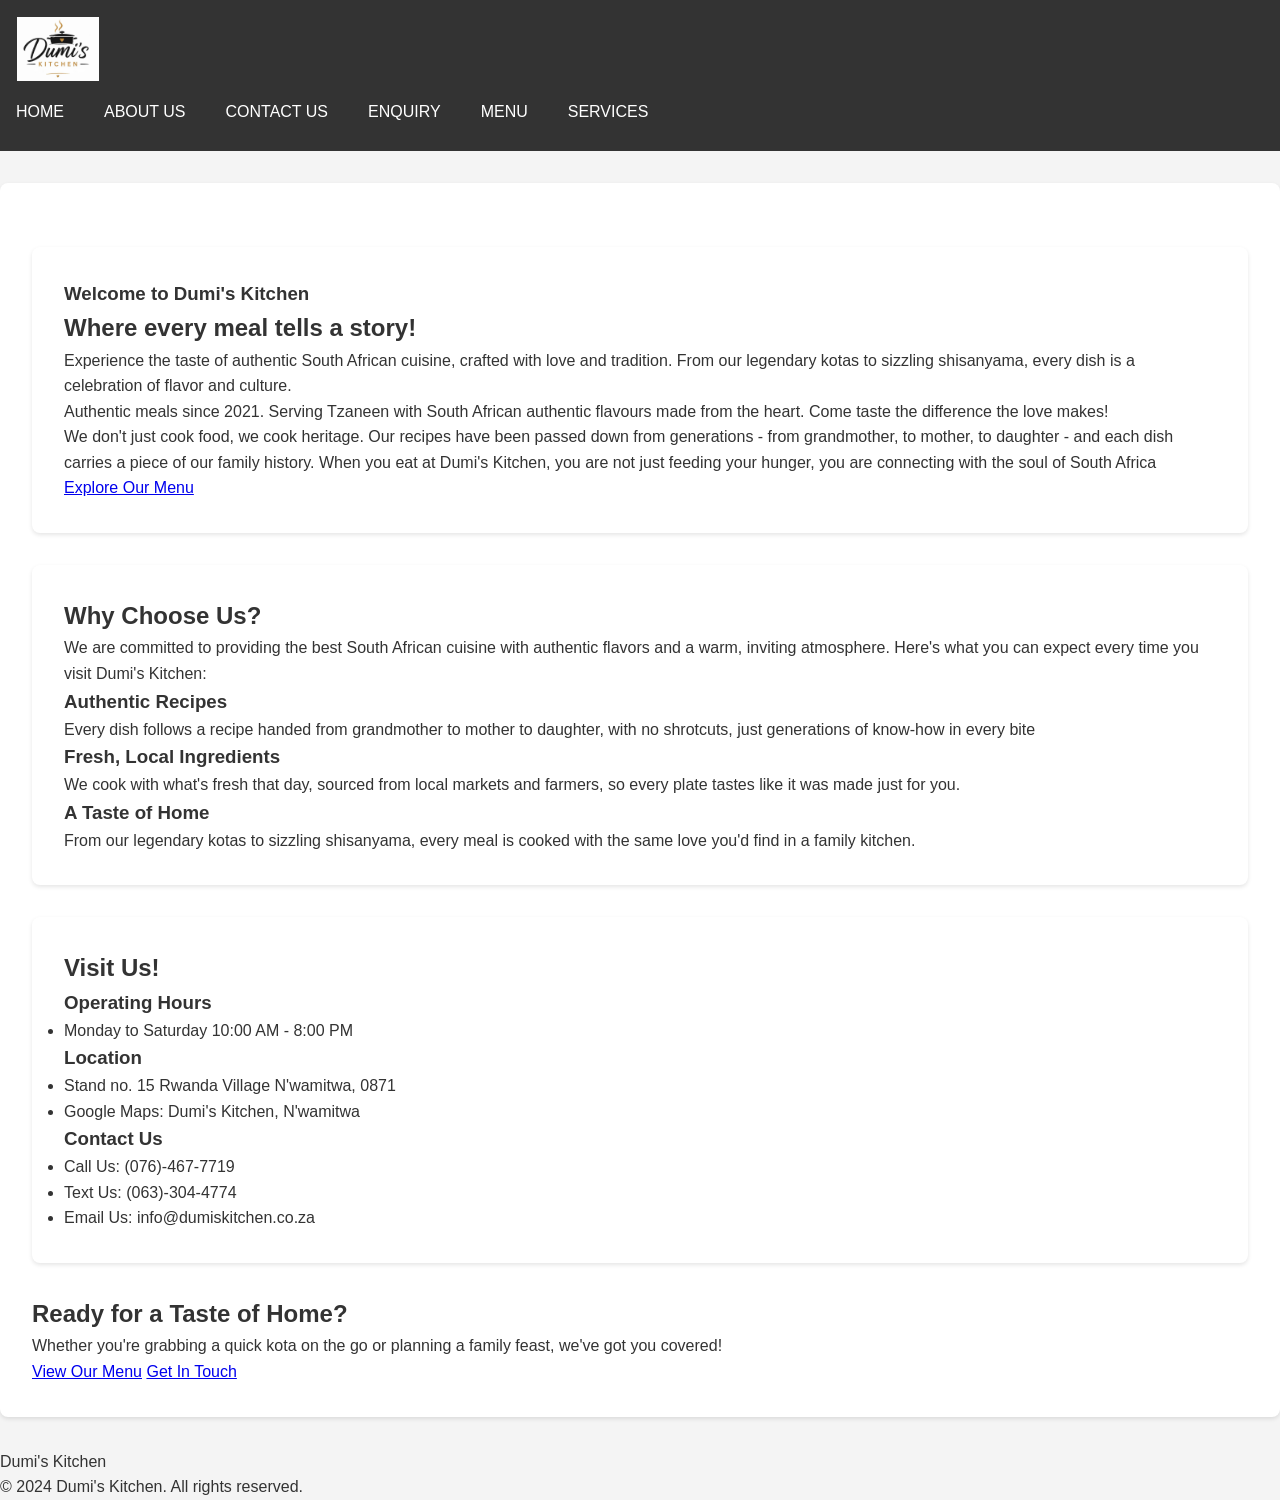
==== index.html @ c1eae3aa "Update index.html" ====
<!DOCTYPE html>
<html lang="en">
<head>
    <meta charset="UTF-8">
    <meta name="viewport" content="width=device-width, initial-scale=1.0">
    <title>Dumi's Kitchen | Home</title>

    <!--CSS Stylesheet-->
    <link rel="stylesheet" href="./assets/css/styles.css">
</head>
<body>

    <!--Header section-->
    <header class="site-header">
        <div class="header-inner">
            
        <!--Logo-->
        <div class="logo">
            <a href="./index.html">
                <img src="./assets/images/Logo.jpeg" alt="Dumi's Kitchen Logo" width="10%" height="10%">
            </a>
        </div>
        
         <!--Navigation links-->
         <nav class="main-navigation">
            <a href="./index.html" class="active" aria-current="page">HOME</a>
            <a href="./pages/about-us.html">ABOUT US</a>
            <a href="./pages/contact-us.html">CONTACT US</a>
            <a href="./pages/enquiry.html">ENQUIRY</a>
            <a href="./pages/menu.html">MENU</a>
            <a href="./pages/services.html">SERVICES</a>
         </nav>
         </div>
    </header>

    

    <!--Main section-->

    <main>
        <section> 
          <!--Welcome message-->

            <section class="hero">
                <h1>Welcome to Dumi's Kitchen</h1>
                <h2>Where every meal tells a story!</h2>
                <p>Experience the taste of authentic South African cuisine, crafted with love and tradition. From our legendary kotas to sizzling shisanyama, every dish is a celebration of flavor and culture.</p>

            <p>
               Authentic meals since 2021.
                Serving Tzaneen with South African authentic flavours made from the heart. Come taste the difference the love makes!
            </p>

            <p>
                We don't just cook food, we cook heritage. Our recipes have been passed down from generations - from grandmother,
                to mother, to daughter - and each dish carries a piece of our family history. When you eat at Dumi's Kitchen, you are not
                just feeding your hunger, you are connecting with the soul of South Africa
            </p>

            <a href="./pages/menu.html" class="btn btn-primary">Explore Our Menu</a>
            </section>

            <div class="container">
                <!--Why choose us-->
                <section class="section">
                    <h2 class="section-title">Why Choose Us?</h2>
                    <p class="intro-text">We are committed to providing the best South African cuisine with authentic flavors and a warm, inviting atmosphere.
                        Here's what you can expect every time you visit Dumi's Kitchen:
                    </p>

                    <div class="card-grid">
                        <div class="card">
                            <h3>Authentic Recipes</h3>
                            <p>Every dish follows a recipe handed from grandmother to mother to daughter, with no shrotcuts, just generations of know-how in every bite</p>
                    </div>

                    <div class="card">
                        <h3>Fresh, Local Ingredients</h3>
                            <p>We cook with what's fresh that day, sourced from local markets and farmers, so every plate tastes like it was made just for you.</p>
                    </div>

                    <div class="card">
                        <h3>A Taste of Home</h3>
                            <p>From our legendary kotas to sizzling shisanyama, every meal is cooked with the same love you'd find in a family kitchen.</p>
                    </div>
            </div>
            </section>


            <!-- Web summary-->
            <section class="section">
                <h2 class="section-title">Visit Us!</h2>

                <div class="card-grid">
                    <!--Operating Hours-->

                    <h3>Operating Hours</h3>
                    <ul>
                        <li>Monday to Saturday 10:00 AM - 8:00 PM</li>
                    </ul>
                </div>

                <!--Location details-->
                <div class="card">
                    <h3>Location</h3>
                    <ul>
                        <li>Stand no. 15 Rwanda Village N'wamitwa, 0871</li>
                        <li>Google Maps: Dumi's Kitchen, N'wamitwa</li>
                    </ul>
                </div>

                <!--Contact details-->
                <div class="card">
                    <h3>Contact Us</h3>
                    <ul>
                        <li>Call Us: (076)-467-7719</li>
                        <li>Text Us: (063)-304-4774</li>
                        <li>Email Us: info@dumiskitchen.co.za</li>
                    </ul>
                </div>

            </section>
           
            <!--Closing call to action-->
            <div class="cta-box">
                <h2>Ready for a Taste of Home?</h2>
                <p>Whether you're grabbing a quick kota on the go or planning a family feast, we've got you covered!</p>
                <div class="btn-group">
                    <a href="./pages/menu.html" class="btn btn-mustard">View Our Menu</a>
                    <a href="./pages/contact-us.html" class="btn btn-primary">Get In Touch</a>
                </div>
            </div>

        </section>
    </main>

    <!--Footer Section-->
    <footer class="site-footer">
        <div class="footer-inner">
            <p class="footer-brand">Dumi's Kitchen</p>
            
            <p>&copy; 2024 Dumi's Kitchen. All rights reserved.</p>
        </div>
    </footer>
</body>
</html>
---- assets/css/styles.css ----
*{
    margin: 0;
    padding: 0;
}

html {
    scroll-behavior: smooth;
}

/* 1. body */
body {
    font-family:Arial, Helvetica, sans-serif;
    background-color: #f4f4f4;
    color: #333;
    line-height: 1.6;
}

/* 2. header / navigation bar */ 
header {
    background-color: #333;
    color: #fff;
    padding: 1rem 0;
    display: flex;
    align-items: center;
    top: 0%;
    border: 1px solid #333;
    z-index: 1000;
}

.logo {
    margin-left: 1rem;
}

.main-navigation {
    gap: 10px;
    display: flex;
}

.main-navigation a {
    color: white;
    font-size: 16px;
    padding: 10px 15px;
    text-decoration: none;
    border-radius: 6px;
}

.main-navigation a:hover {
    background-color: #555;
    color: white;
}

section {
    padding: 2rem;
    margin: 2rem 0;
    background-color: #fff;
    border-radius: 8px;
    box-shadow: 0 2px 4px rgba(0, 0, 0, 0.1);
}
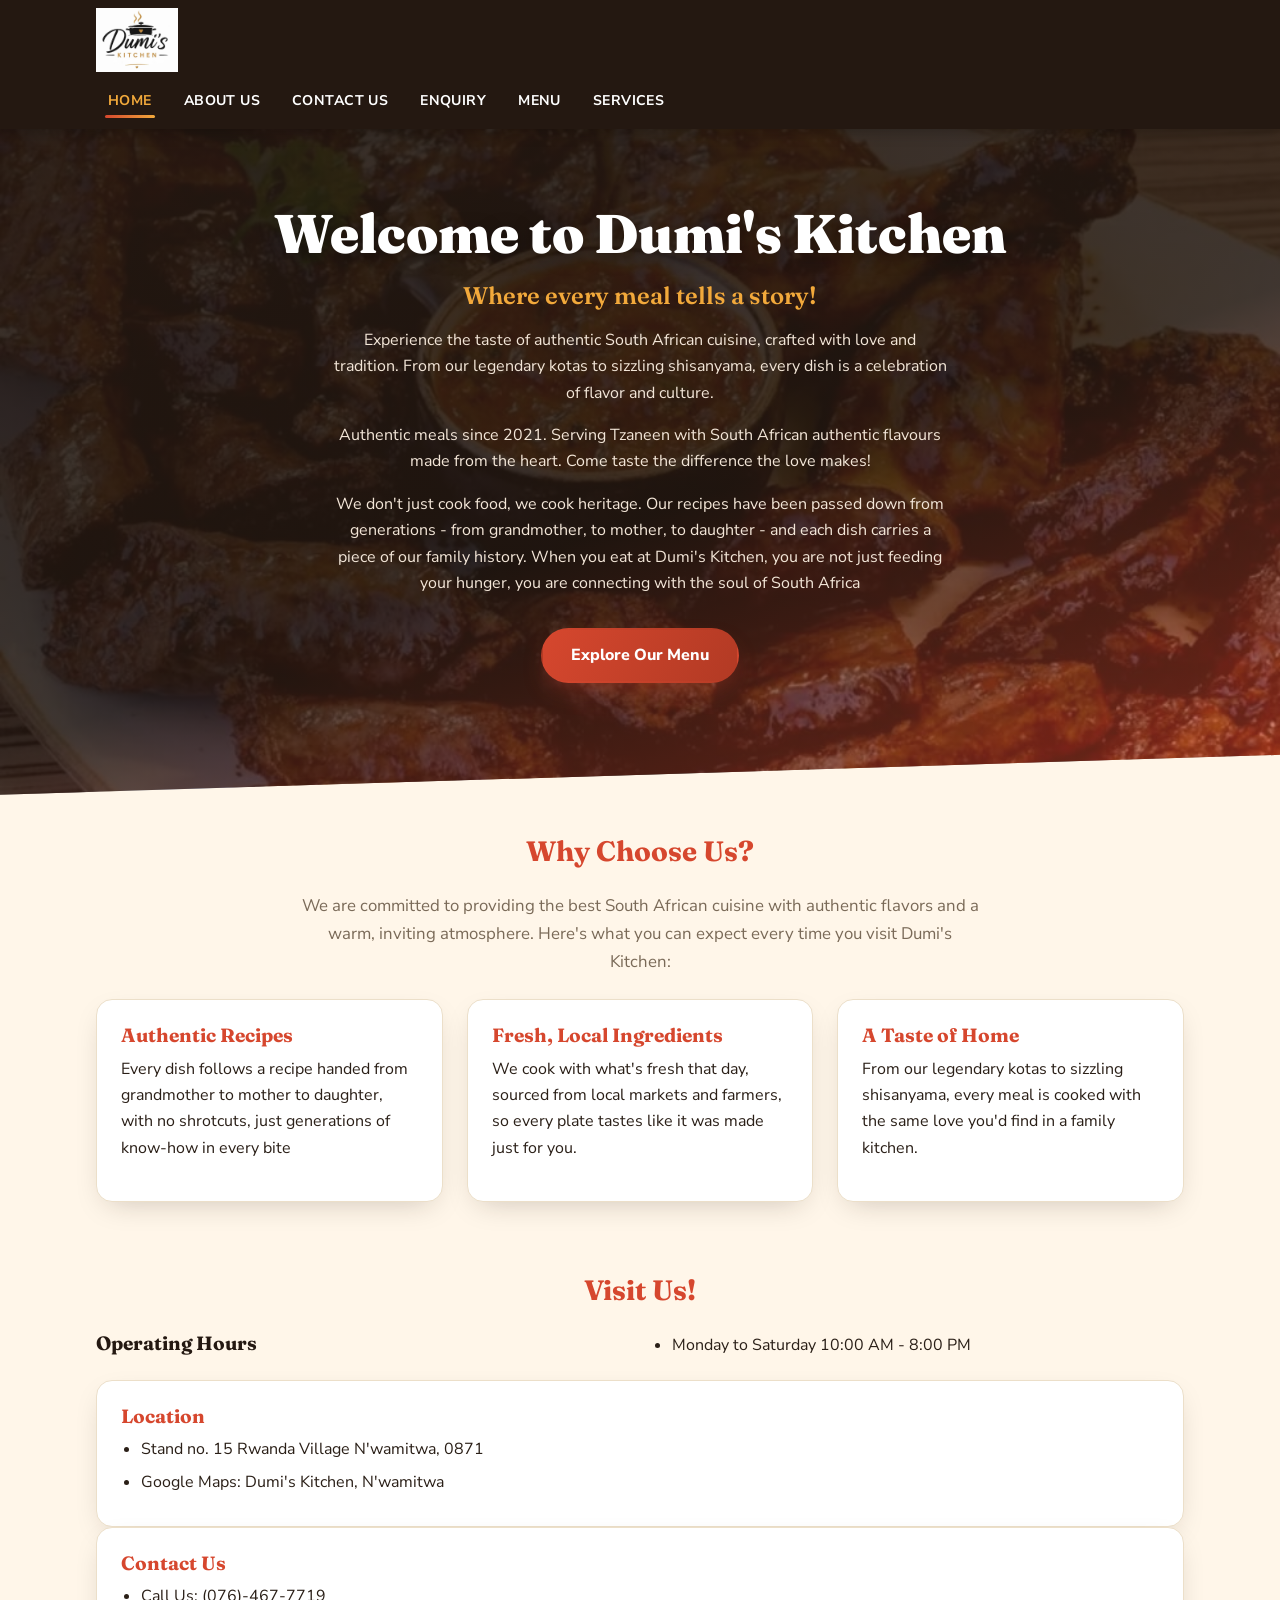
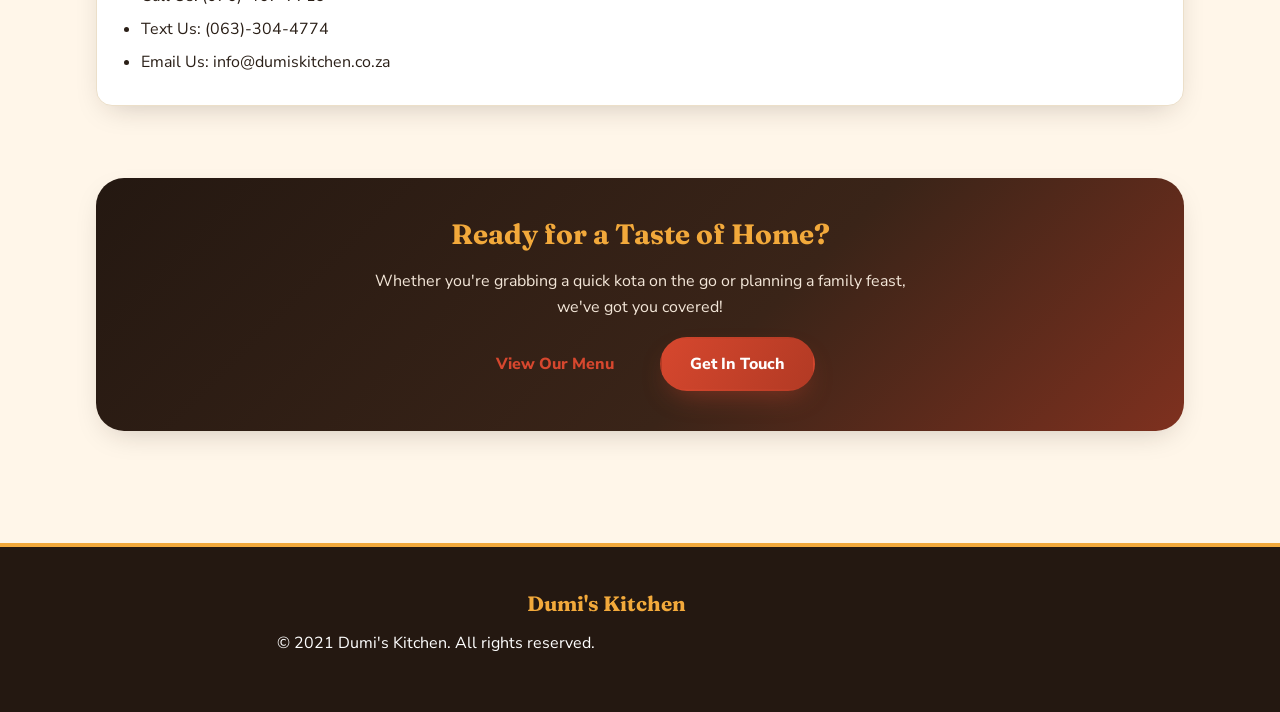
==== commit e37ba86a: "Update index.html" ====
--- a/index.html
+++ b/index.html
@@ -139,7 +139,7 @@
         <div class="footer-inner">
             <p class="footer-brand">Dumi's Kitchen</p>
             
-            <p>&copy; 2024 Dumi's Kitchen. All rights reserved.</p>
+            <p>&copy; 2021 Dumi's Kitchen. All rights reserved.</p>
         </div>
     </footer>
 </body>
--- a/assets/css/styles.css
+++ b/assets/css/styles.css
@@ -1,58 +1,720 @@
-*{
-    margin: 0;
-    padding: 0;
+
+/* ==========================================================================
+   Dumi's Kitchen — Stylesheet
+   A vibrant shisanyama & kota spot: fire-red coals, golden mustard pap,
+   a hint of fresh green, all on a warm cream backdrop.
+   ========================================================================== */
+
+/* ---- Fonts: a characterful display serif paired with a friendly sans ---- */
+@import url('https://fonts.googleapis.com/css2?family=Fraunces:opsz,wght@9..144,400;9..144,600;9..144,700;9..144,900&family=Nunito+Sans:wght@400;600;700;800&display=swap');
+
+/* ---- Design tokens ---- */
+:root {
+  /* Palette */
+  --color-charcoal: #241811;
+  --color-charcoal-soft: #3a2418;
+  --color-fire: #d6472e;
+  --color-fire-dark: #b23a24;
+  --color-gold: #f2a93b;
+  --color-gold-dark: #d6912a;
+  --color-forest: #5b7b4f;
+  --color-cream: #fff6e9;
+  --color-white: #ffffff;
+
+  /* Text & neutrals */
+  --color-text: #2a1f17;
+  --color-text-muted: #7a6a58;
+  --color-border: #ecdfc9;
+
+  /* Type */
+  --font-display: 'Fraunces', Georgia, serif;
+  --font-body: 'Nunito Sans', Arial, sans-serif;
+
+  /* Spacing scale */
+  --space-1: 0.5rem;
+  --space-2: 1rem;
+  --space-3: 1.5rem;
+  --space-4: 2.5rem;
+  --space-5: 4.5rem;
+
+  /* Layout */
+  --max-width: 1120px;
+  --radius-sm: 8px;
+  --radius-md: 16px;
+  --radius-lg: 28px;
+  --shadow-soft: 0 10px 30px -12px rgba(36, 24, 17, 0.25);
+  --shadow-fire: 0 12px 28px -10px rgba(214, 71, 46, 0.45);
+  --transition-fast: 0.2s ease;
+  --transition-med: 0.35s cubic-bezier(0.22, 1, 0.36, 1);
+}
+
+/* ---- Reset & base ---- */
+* {
+  box-sizing: border-box;
 }
 
 html {
-    scroll-behavior: smooth;
-}
-
-/* 1. body */
+  scroll-behavior: smooth;
+}
+
 body {
-    font-family:Arial, Helvetica, sans-serif;
-    background-color: #f4f4f4;
-    color: #333;
-    line-height: 1.6;
-}
-
-/* 2. header / navigation bar */ 
-header {
-    background-color: #333;
-    color: #fff;
-    padding: 1rem 0;
-    display: flex;
-    align-items: center;
-    top: 0%;
-    border: 1px solid #333;
-    z-index: 1000;
+  margin: 0;
+  font-family: var(--font-body);
+  color: var(--color-text);
+  background-color: var(--color-cream);
+  line-height: 1.65;
+}
+
+img {
+  max-width: 100%;
+  height: auto;
+  display: block;
+}
+
+h1, h2, h3, h4 {
+  font-family: var(--font-display);
+  color: var(--color-charcoal);
+  line-height: 1.2;
+  margin: 0 0 var(--space-2);
+}
+
+h1 { font-size: clamp(2.1rem, 5vw, 3.4rem); font-weight: 900; }
+h2 { font-size: clamp(1.35rem, 2.8vw, 1.75rem); font-weight: 700; color: var(--color-fire); }
+h3 { font-size: 1.2rem; font-weight: 700; }
+
+p {
+  margin: 0 0 var(--space-2);
+  max-width: 68ch;
+}
+
+ul {
+  margin: 0 0 var(--space-2);
+  padding-left: 1.25rem;
+}
+
+li {
+  margin-bottom: 0.4rem;
+}
+
+a {
+  color: var(--color-fire);
+  text-decoration: none;
+  transition: color var(--transition-fast);
+}
+
+a:hover,
+a:focus-visible {
+  color: var(--color-fire-dark);
+}
+
+hr {
+  border: none;
+  border-top: 1px solid var(--color-border);
+  margin: var(--space-3) 0;
+}
+
+::selection {
+  background-color: var(--color-gold);
+  color: var(--color-charcoal);
+}
+
+/* Visible, on-brand focus state for keyboard users */
+a:focus-visible,
+button:focus-visible,
+input:focus-visible,
+select:focus-visible,
+textarea:focus-visible {
+  outline: 3px solid var(--color-gold);
+  outline-offset: 2px;
+  border-radius: var(--radius-sm);
+}
+
+/* ---- Utility classes ---- */
+.container {
+  max-width: var(--max-width);
+  margin: 0 auto;
+  padding: var(--space-4) var(--space-2);
+}
+
+.text-center { text-align: center; }
+.text-left { text-align: left; }
+
+.eyebrow {
+  display: inline-block;
+  font-family: var(--font-body);
+  font-weight: 800;
+  font-size: 0.78rem;
+  letter-spacing: 0.14em;
+  color: var(--color-gold);
+  margin-bottom: var(--space-1);
+}
+
+.section-title {
+  text-align: center;
+  margin-bottom: var(--space-3);
+}
+
+.section {
+  margin-bottom: var(--space-5);
+}
+
+.lead {
+  text-align: center;
+  max-width: 60ch;
+  margin-left: auto;
+  margin-right: auto;
+  color: var(--color-text-muted);
+}
+
+.intro-text {
+  max-width: 68ch;
+  margin: 0 auto var(--space-3);
+  text-align: center;
+  color: var(--color-text-muted);
+  font-size: 1.05rem;
+}
+
+.section-blurb {
+  max-width: 60ch;
+  margin: 0 auto var(--space-3);
+  text-align: center;
+  color: var(--color-text-muted);
+}
+
+/* Decorative squiggle divider used between sections */
+.divider {
+  width: 64px;
+  height: 4px;
+  margin: 0 auto var(--space-3);
+  background: linear-gradient(90deg, var(--color-fire), var(--color-gold));
+  border-radius: 999px;
+}
+
+/* ==========================================================================
+   Header & navigation
+   ========================================================================== */
+.site-header {
+  background-color: var(--color-charcoal);
+  position: sticky;
+  top: 0;
+  z-index: 50;
+  box-shadow: 0 2px 14px rgba(0, 0, 0, 0.28);
+}
+
+.header-inner {
+  max-width: var(--max-width);
+  margin: 0 auto;
+  padding: var(--space-1) var(--space-2);
+  display: flex;
+  align-items: center;
+  justify-content: space-between;
+  flex-wrap: wrap;
+  gap: var(--space-1);
 }
 
 .logo {
-    margin-left: 1rem;
+  display: flex;
+  align-items: center;
+}
+
+.logo-img {
+  height: 58px;
+  width: auto;
+  border-radius: var(--radius-sm);
+  border: 2px solid var(--color-gold);
 }
 
 .main-navigation {
-    gap: 10px;
-    display: flex;
+  display: flex;
+  flex-wrap: wrap;
+  gap: var(--space-1);
 }
 
 .main-navigation a {
-    color: white;
-    font-size: 16px;
-    padding: 10px 15px;
-    text-decoration: none;
-    border-radius: 6px;
-}
-
-.main-navigation a:hover {
-    background-color: #555;
-    color: white;
-}
-
-section {
-    padding: 2rem;
-    margin: 2rem 0;
-    background-color: #fff;
-    border-radius: 8px;
-    box-shadow: 0 2px 4px rgba(0, 0, 0, 0.1);
+  position: relative;
+  color: var(--color-white);
+  font-family: var(--font-body);
+  font-weight: 700;
+  font-size: 0.88rem;
+  letter-spacing: 0.03em;
+  padding: 0.55rem 0.2rem;
+  margin: 0 0.55rem;
+}
+
+/* Animated underline bar — grows in on hover/focus, not a default underline */
+.main-navigation a::after {
+  content: "";
+  position: absolute;
+  left: 0;
+  bottom: 0.2rem;
+  width: 100%;
+  height: 3px;
+  border-radius: 999px;
+  background: linear-gradient(90deg, var(--color-fire), var(--color-gold));
+  transform: scaleX(0);
+  transform-origin: left;
+  transition: transform var(--transition-med);
+}
+
+.main-navigation a:hover,
+.main-navigation a:focus-visible {
+  color: var(--color-gold);
+}
+
+.main-navigation a:hover::after,
+.main-navigation a:focus-visible::after,
+.main-navigation a.active::after {
+  transform: scaleX(1);
+}
+
+.main-navigation a.active {
+  color: var(--color-gold);
+}
+
+/* ==========================================================================
+   Hero (homepage)
+   ========================================================================== */
+.hero {
+  position: relative;
+  background:
+    linear-gradient(160deg, rgba(36, 24, 17, 0.92) 0%, rgba(36, 24, 17, 0.85) 55%, rgba(214, 71, 46, 0.55) 100%),
+    url('../images/WhatsApp Image 2026-08-13 at 20.27.47.jpeg') center / cover no-repeat;
+  color: var(--color-white);
+  text-align: center;
+  padding: var(--space-5) var(--space-2) calc(var(--space-5) + 2.5rem);
+  clip-path: polygon(0 0, 100% 0, 100% 94%, 0 100%);
+}
+
+.hero .eyebrow {
+  color: var(--color-gold);
+}
+
+.hero h1 {
+  color: var(--color-white);
+  text-shadow: 0 4px 18px rgba(0, 0, 0, 0.35);
+}
+
+.hero h2 {
+  color: var(--color-gold);
+  font-weight: 600;
+  font-family: var(--font-display);
+  font-size: clamp(1.1rem, 2.4vw, 1.5rem);
+}
+
+.hero p {
+  max-width: 62ch;
+  margin-left: auto;
+  margin-right: auto;
+  color: #f3e6d8;
+}
+
+.hero .btn {
+  margin: var(--space-2) 0.4rem 0;
+}
+
+.badge-row {
+  display: flex;
+  justify-content: center;
+  flex-wrap: wrap;
+  gap: var(--space-1);
+  margin: var(--space-2) 0;
+}
+
+.badge-pill {
+  display: inline-flex;
+  align-items: center;
+  gap: 0.4rem;
+  background-color: rgba(255, 255, 255, 0.1);
+  border: 1px solid rgba(242, 169, 59, 0.5);
+  color: var(--color-white);
+  font-size: 0.85rem;
+  font-weight: 700;
+  padding: 0.4rem 0.9rem;
+  border-radius: 999px;
+  backdrop-filter: blur(2px);
+}
+
+/* ==========================================================================
+   Buttons
+   ========================================================================== */
+.btn {
+  display: inline-block;
+  font-family: var(--font-body);
+  font-weight: 800;
+  font-size: 1rem;
+  padding: 0.75rem 1.75rem;
+  border-radius: 999px;
+  border: 2px solid transparent;
+  cursor: pointer;
+  transition: transform var(--transition-fast), box-shadow var(--transition-fast), background-color var(--transition-fast), color var(--transition-fast);
+}
+
+.btn-primary {
+  background: linear-gradient(120deg, var(--color-fire), var(--color-fire-dark));
+  color: var(--color-white);
+  box-shadow: var(--shadow-fire);
+}
+
+.btn-primary:hover,
+.btn-primary:focus-visible {
+  transform: translateY(-2px) scale(1.02);
+  box-shadow: 0 16px 32px -10px rgba(214, 71, 46, 0.55);
+}
+
+.btn-outline {
+  background-color: transparent;
+  border-color: currentColor;
+  color: inherit;
+}
+
+.btn-outline:hover,
+.btn-outline:focus-visible {
+  background-color: var(--color-gold);
+  border-color: var(--color-gold);
+  color: var(--color-charcoal);
+  transform: translateY(-2px);
+}
+
+/* ==========================================================================
+   Cards & info grids
+   ========================================================================== */
+.card-grid {
+  display: grid;
+  grid-template-columns: repeat(auto-fit, minmax(230px, 1fr));
+  gap: var(--space-3);
+}
+
+.card-grid-spaced {
+  margin-bottom: var(--space-3);
+}
+
+.card {
+  background-color: var(--color-white);
+  border: 1px solid var(--color-border);
+  border-radius: var(--radius-md);
+  padding: var(--space-3);
+  box-shadow: var(--shadow-soft);
+  transition: transform var(--transition-med), box-shadow var(--transition-med), border-color var(--transition-fast);
+}
+
+.card:hover {
+  transform: translateY(-5px);
+  border-color: var(--color-gold);
+  box-shadow: 0 18px 34px -14px rgba(36, 24, 17, 0.3);
+}
+
+.card .icon {
+  font-size: 1.5rem;
+  margin-bottom: 0.3rem;
+  display: block;
+}
+
+.card h3 {
+  color: var(--color-fire);
+  margin-bottom: var(--space-1);
+}
+
+.card ul {
+  margin-bottom: 0;
+}
+
+/* Story / mission / vision blocks */
+.story-block {
+  position: relative;
+  padding: var(--space-3) var(--space-3) var(--space-3) var(--space-4);
+  border-radius: var(--radius-md);
+  margin-bottom: var(--space-3);
+  background-color: var(--color-white);
+  border: 1px solid var(--color-border);
+  border-left: 6px solid var(--color-fire);
+  box-shadow: var(--shadow-soft);
+}
+
+.story-block:nth-of-type(2) { border-left-color: var(--color-gold); }
+.story-block:nth-of-type(3) { border-left-color: var(--color-forest); }
+.story-block:nth-of-type(4) { border-left-color: var(--color-fire); }
+
+.story-block h1 {
+  font-size: clamp(1.4rem, 3vw, 1.9rem);
+  text-align: left;
+  color: var(--color-charcoal);
+}
+
+/* ==========================================================================
+   Menu grid
+   ========================================================================== */
+.menu-grid {
+  display: grid;
+  grid-template-columns: repeat(auto-fit, minmax(220px, 1fr));
+  gap: var(--space-3);
+}
+
+.menu-item {
+  position: relative;
+  background-color: var(--color-white);
+  border: 1px solid var(--color-border);
+  border-radius: var(--radius-md);
+  overflow: hidden;
+  box-shadow: var(--shadow-soft);
+  transition: transform var(--transition-med), box-shadow var(--transition-med);
+}
+
+.menu-item:hover {
+  transform: translateY(-6px) scale(1.015);
+  box-shadow: 0 20px 36px -14px rgba(36, 24, 17, 0.35);
+}
+
+.menu-item .menu-item-media {
+  position: relative;
+  overflow: hidden;
+}
+
+.menu-item img {
+  width: 100%;
+  height: 190px;
+  object-fit: cover;
+  transition: transform var(--transition-med);
+}
+
+.menu-item:hover img {
+  transform: scale(1.08);
+}
+
+.menu-item-body {
+  padding: var(--space-2) var(--space-2) var(--space-2);
+  display: flex;
+  align-items: center;
+  justify-content: space-between;
+  gap: var(--space-1);
+}
+
+.menu-item-name {
+  font-weight: 700;
+  color: var(--color-charcoal);
+  margin: 0;
+}
+
+.menu-item-price {
+  flex-shrink: 0;
+  background: linear-gradient(120deg, var(--color-gold), var(--color-gold-dark));
+  color: var(--color-charcoal);
+  font-weight: 800;
+  font-size: 0.9rem;
+  padding: 0.3rem 0.7rem;
+  border-radius: 999px;
+}
+
+/* ==========================================================================
+   Forms
+   ========================================================================== */
+.form-card {
+  background-color: var(--color-white);
+  border: 1px solid var(--color-border);
+  border-radius: var(--radius-lg);
+  padding: var(--space-4);
+  box-shadow: var(--shadow-soft);
+  max-width: 640px;
+  margin: 0 auto;
+  border-top: 6px solid var(--color-fire);
+}
+
+.form-group {
+  margin-bottom: var(--space-3);
+}
+
+.form-group label {
+  display: block;
+  font-weight: 700;
+  margin-bottom: 0.4rem;
+  color: var(--color-charcoal);
+}
+
+.form-group input,
+.form-group select,
+.form-group textarea {
+  width: 100%;
+  padding: 0.7rem 0.9rem;
+  font-family: var(--font-body);
+  font-size: 1rem;
+  border: 1.5px solid var(--color-border);
+  border-radius: var(--radius-sm);
+  background-color: var(--color-cream);
+  color: var(--color-text);
+  transition: border-color var(--transition-fast), box-shadow var(--transition-fast), background-color var(--transition-fast);
+}
+
+.form-group input:focus,
+.form-group select:focus,
+.form-group textarea:focus {
+  border-color: var(--color-fire);
+  background-color: var(--color-white);
+  box-shadow: 0 0 0 4px rgba(214, 71, 46, 0.14);
+}
+
+.form-group textarea {
+  min-height: 140px;
+  resize: vertical;
+}
+
+.form-actions {
+  display: flex;
+  gap: var(--space-2);
+  flex-wrap: wrap;
+}
+
+/* ==========================================================================
+   Map / iframe embed
+   ========================================================================== */
+.map-wrapper {
+  position: relative;
+  width: 100%;
+  padding-bottom: 56.25%; /* 16:9 */
+  border-radius: var(--radius-md);
+  overflow: hidden;
+  border: 1px solid var(--color-border);
+  box-shadow: var(--shadow-soft);
+}
+
+.map-wrapper iframe {
+  position: absolute;
+  inset: 0;
+  width: 100%;
+  height: 100%;
+  border: 0;
+}
+
+/* ==========================================================================
+   Call-to-action box
+   ========================================================================== */
+.cta-box {
+  position: relative;
+  overflow: hidden;
+  background: linear-gradient(135deg, var(--color-charcoal), var(--color-charcoal-soft) 60%, var(--color-fire-dark) 130%);
+  color: var(--color-white);
+  text-align: center;
+  padding: var(--space-4);
+  border-radius: var(--radius-lg);
+  margin-top: var(--space-4);
+  box-shadow: var(--shadow-soft);
+}
+
+.cta-box h2 {
+  color: var(--color-gold);
+}
+
+.cta-box p {
+  color: #f3e6d8;
+  max-width: 55ch;
+  margin-left: auto;
+  margin-right: auto;
+}
+
+.cta-box .btn-group {
+  display: flex;
+  justify-content: center;
+  flex-wrap: wrap;
+  gap: var(--space-2);
+  margin-top: var(--space-2);
+}
+
+/* ==========================================================================
+   Footer
+   ========================================================================== */
+.site-footer {
+  background-color: var(--color-charcoal);
+  color: var(--color-white);
+  margin-top: var(--space-5);
+  border-top: 4px solid var(--color-gold);
+}
+
+.footer-inner {
+  max-width: var(--max-width);
+  margin: 0 auto;
+  padding: var(--space-4) var(--space-2);
+  text-align: center;
+}
+
+.footer-brand {
+  font-family: var(--font-display);
+  font-size: 1.3rem;
+  font-weight: 700;
+  color: var(--color-gold);
+  margin-bottom: var(--space-1);
+}
+
+.footer-nav {
+  display: flex;
+  flex-wrap: wrap;
+  justify-content: center;
+  gap: var(--space-1) var(--space-2);
+  margin-bottom: var(--space-2);
+}
+
+.footer-nav a {
+  color: var(--color-white);
+  font-size: 0.9rem;
+}
+
+.footer-nav a:hover,
+.footer-nav a:focus-visible {
+  color: var(--color-gold);
+}
+
+.footer-copy {
+  font-size: 0.82rem;
+  color: #cbb9a2;
+  margin: 0;
+}
+
+/* ==========================================================================
+   Responsive breakpoints
+   ========================================================================== */
+@media (max-width: 720px) {
+  .header-inner {
+    flex-direction: column;
+    align-items: flex-start;
+  }
+
+  .main-navigation {
+    width: 100%;
+    justify-content: flex-start;
+  }
+
+  .hero {
+    padding: var(--space-4) var(--space-2) calc(var(--space-4) + 2rem);
+  }
+
+  .form-card {
+    padding: var(--space-3);
+  }
+
+  .story-block {
+    padding-left: var(--space-3);
+  }
+}
+
+@media (max-width: 480px) {
+  .logo-img {
+    height: 46px;
+  }
+
+  .main-navigation a {
+    font-size: 0.82rem;
+    margin: 0 0.35rem;
+  }
+
+  .menu-item-body {
+    flex-direction: column;
+    align-items: flex-start;
+    gap: 0.4rem;
+  }
+}
+
+/* Respect users who prefer reduced motion */
+@media (prefers-reduced-motion: reduce) {
+  *, *::before, *::after {
+    animation-duration: 0.01ms !important;
+    transition-duration: 0.01ms !important;
+    scroll-behavior: auto !important;
+  }
 }
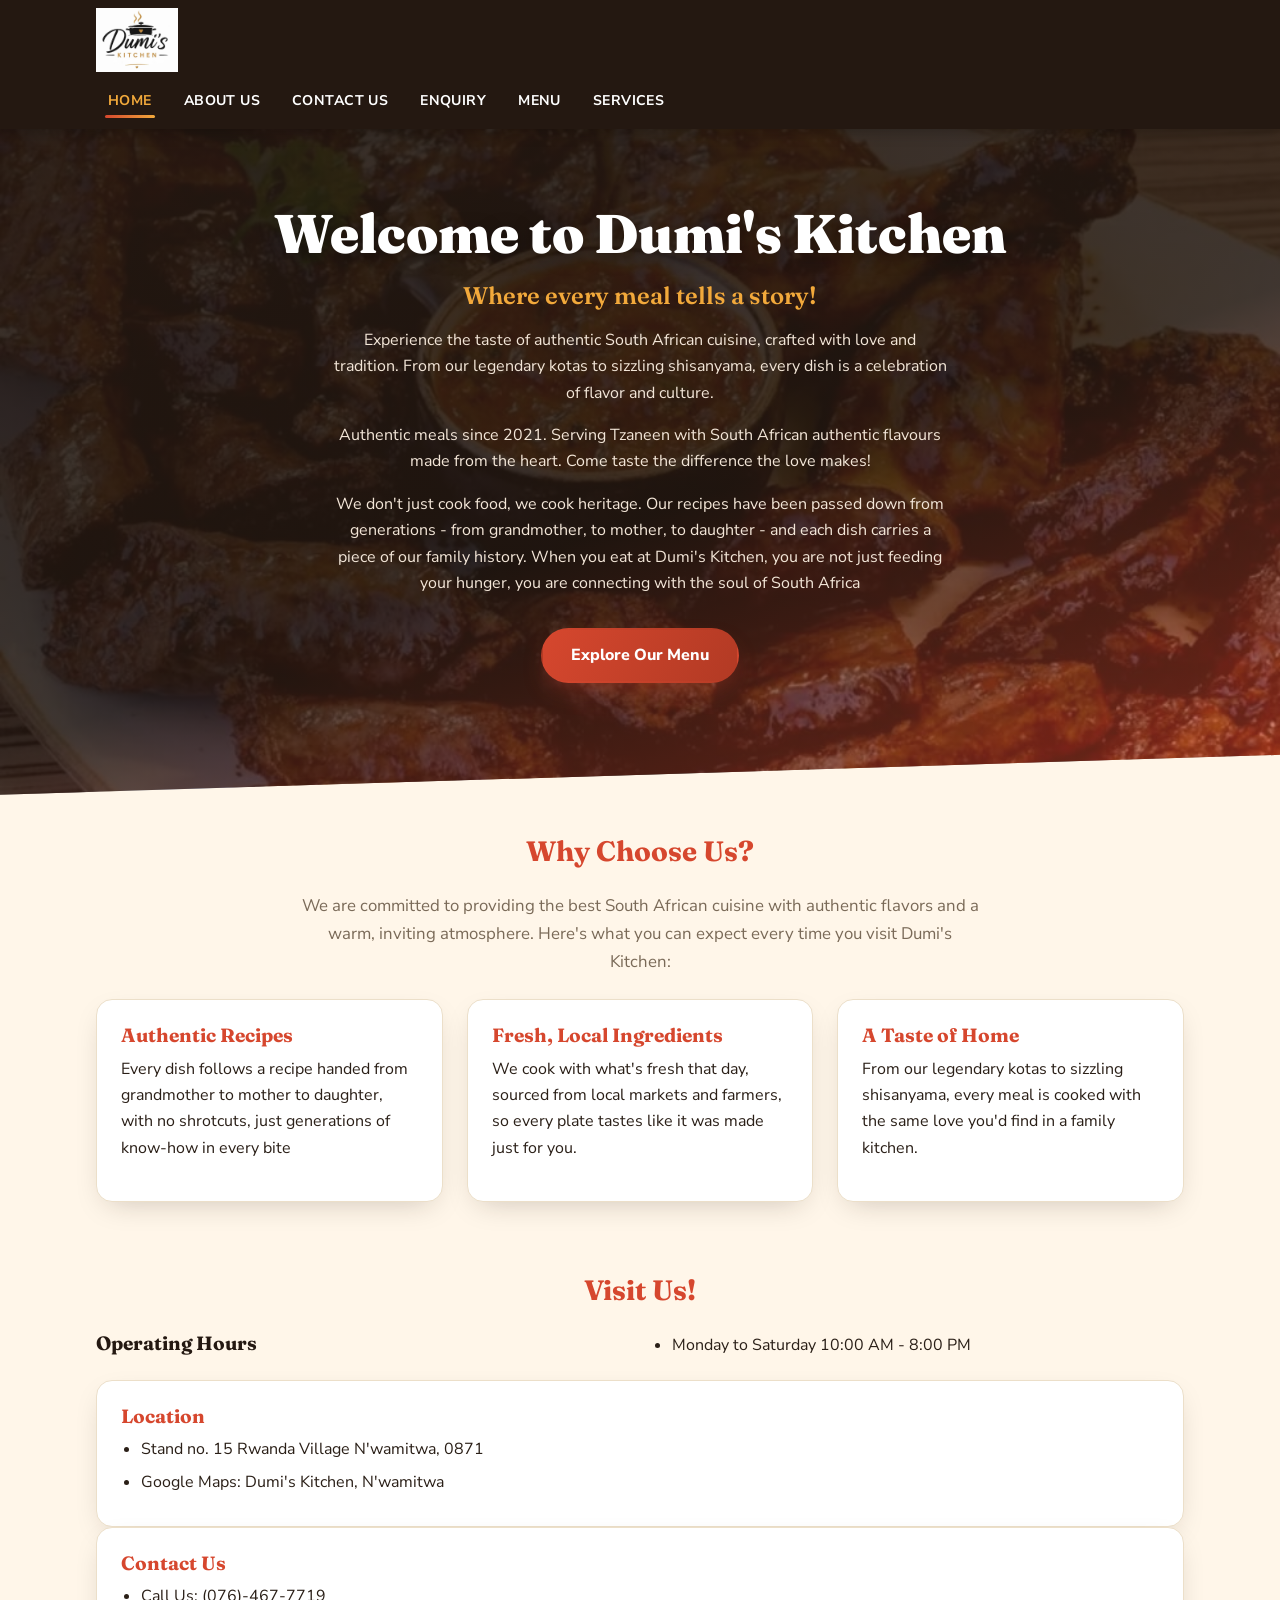
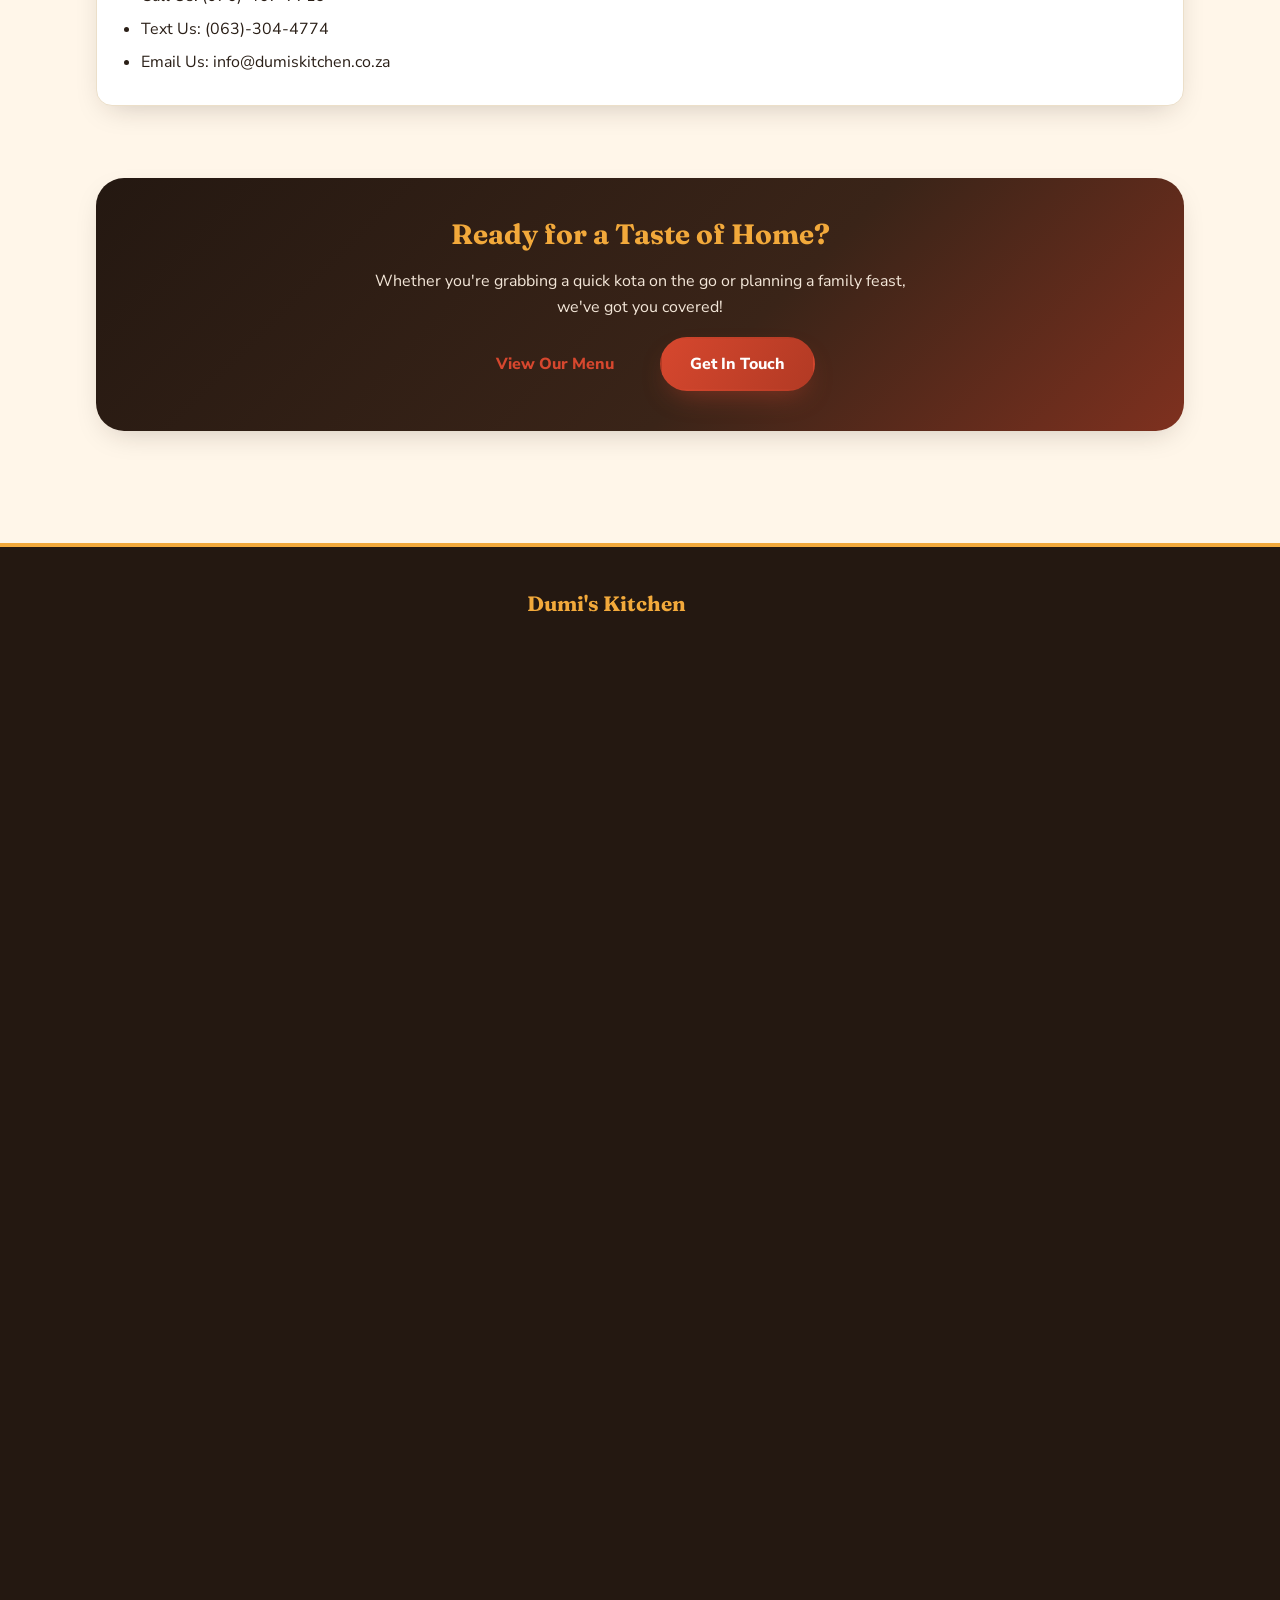
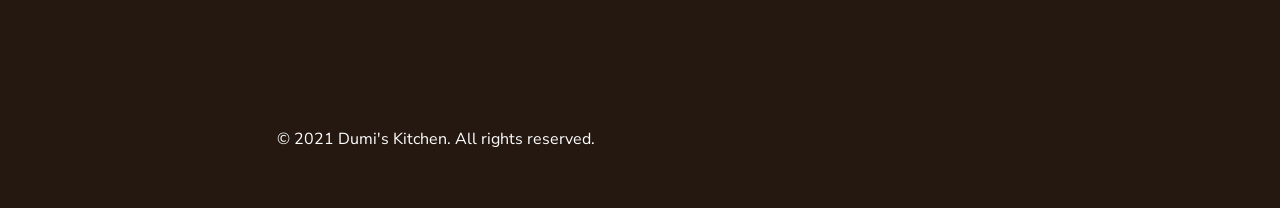
==== commit 762c9eb2: "Update index.html" ====
--- a/index.html
+++ b/index.html
@@ -138,6 +138,14 @@
     <footer class="site-footer">
         <div class="footer-inner">
             <p class="footer-brand">Dumi's Kitchen</p>
+
+            <div class="social-links">
+                <a href="https://wa.me/27633044774" target="_blank" rel="noopener noreferrer" aria-label="Chat with us on WhatsApp">
+                    <svg viewBox="0 0 24 24" aria-hidden="true" focusable="false">
+                        <path d="M12 "></path>
+                    </svg>
+                </a>
+            </div>
             
             <p>&copy; 2021 Dumi's Kitchen. All rights reserved.</p>
         </div>
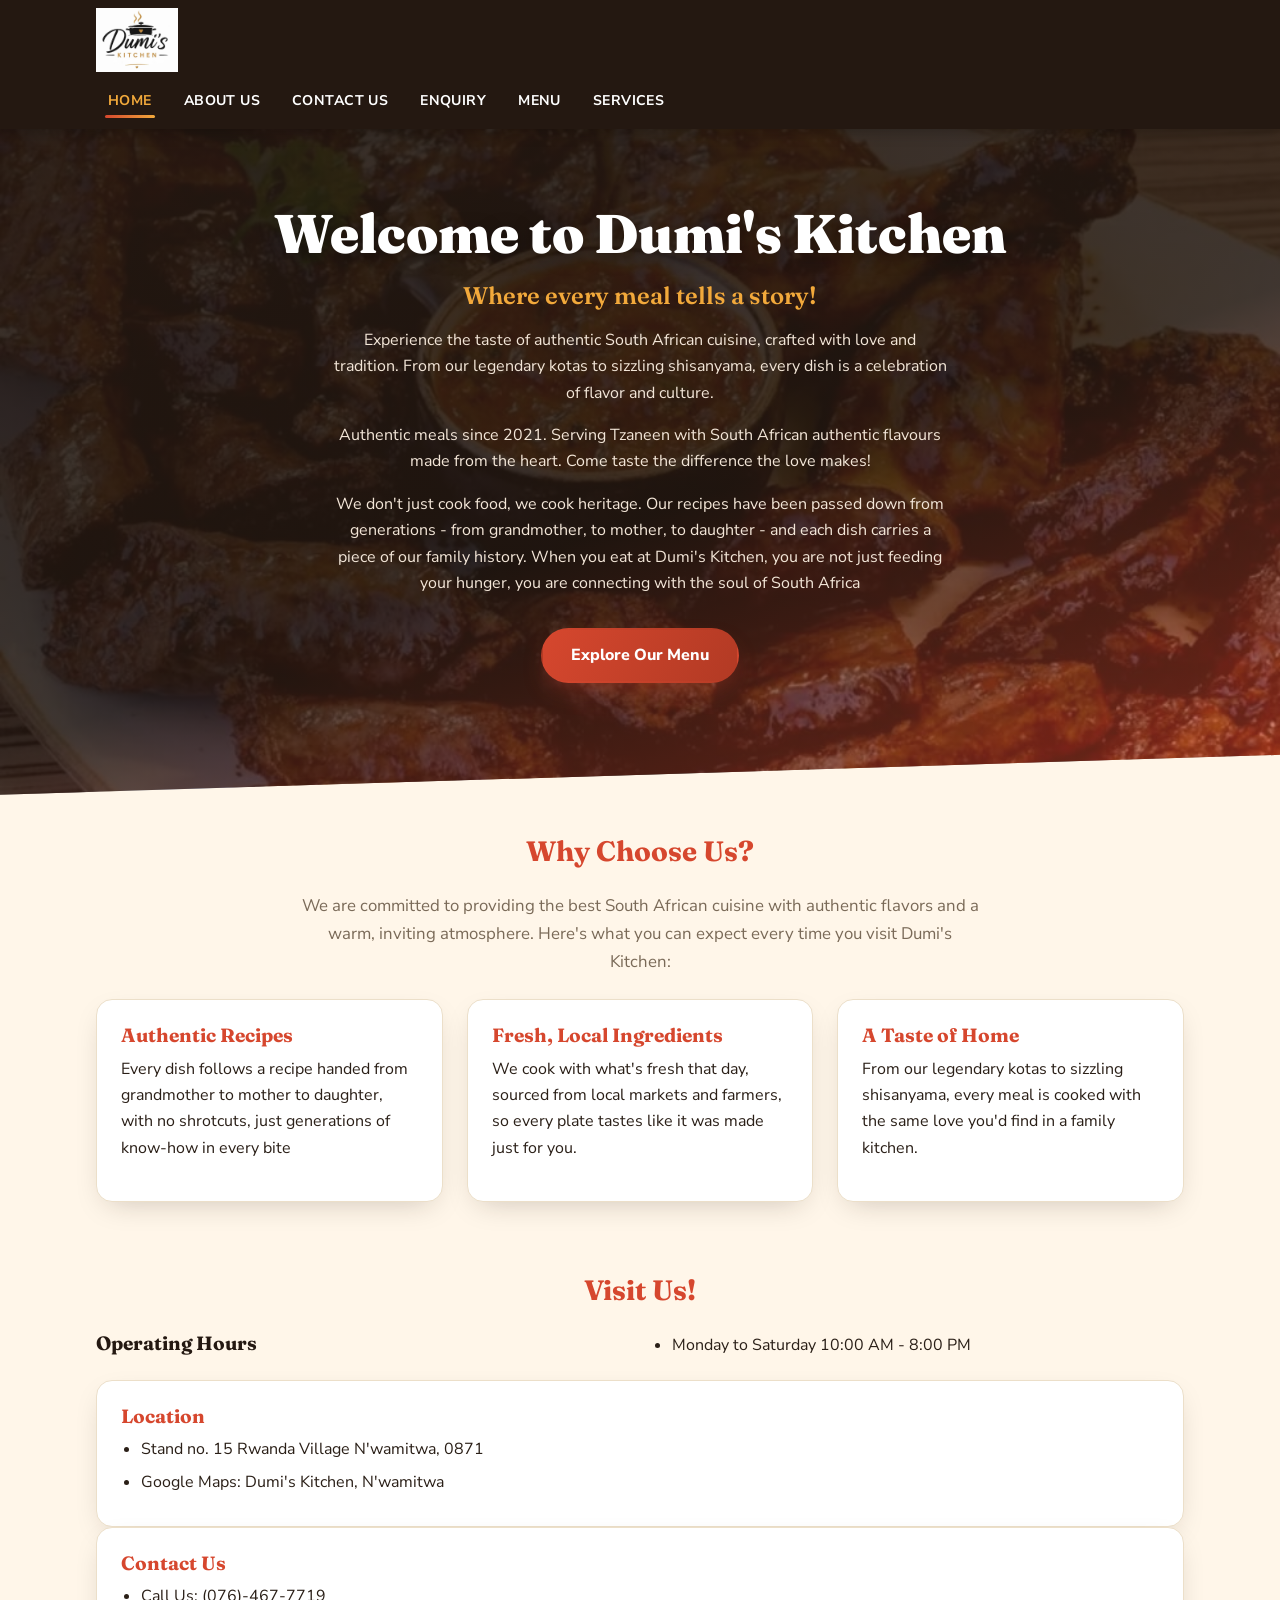
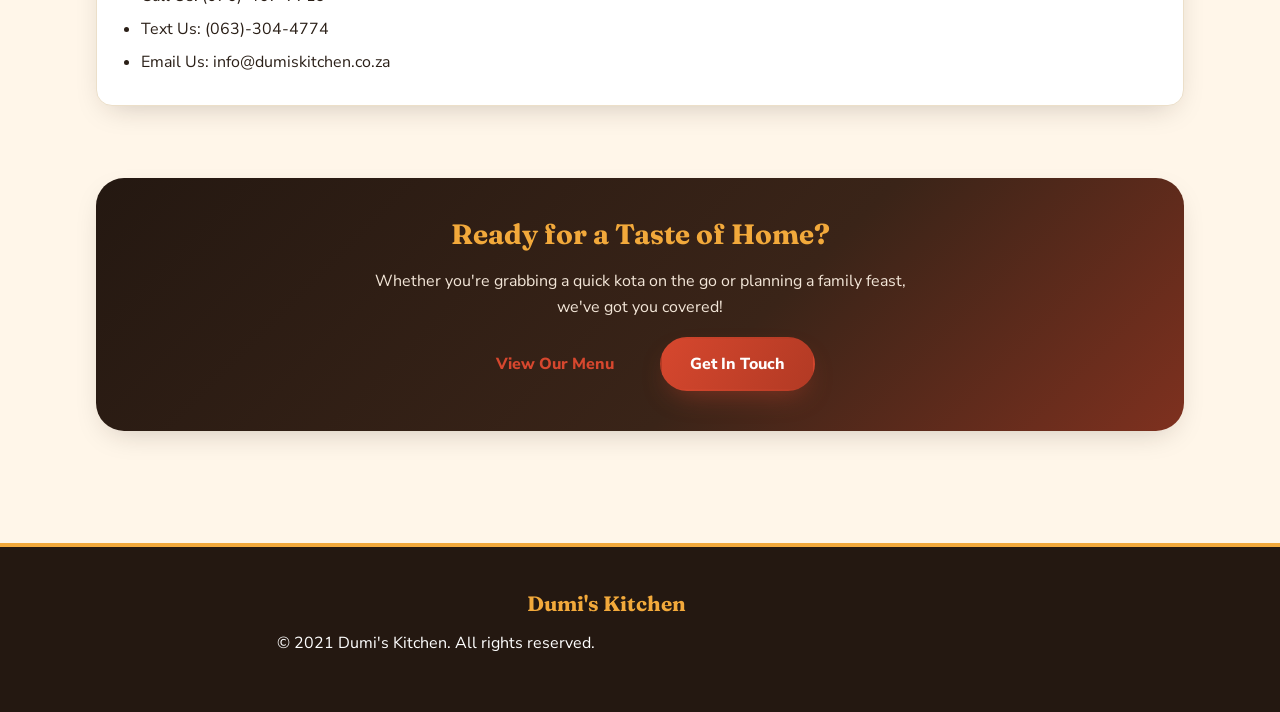
==== commit 21c839a1: "Update index.html" ====
--- a/index.html
+++ b/index.html
@@ -138,14 +138,6 @@
     <footer class="site-footer">
         <div class="footer-inner">
             <p class="footer-brand">Dumi's Kitchen</p>
-
-            <div class="social-links">
-                <a href="https://wa.me/27633044774" target="_blank" rel="noopener noreferrer" aria-label="Chat with us on WhatsApp">
-                    <svg viewBox="0 0 24 24" aria-hidden="true" focusable="false">
-                        <path d="M12 "></path>
-                    </svg>
-                </a>
-            </div>
             
             <p>&copy; 2021 Dumi's Kitchen. All rights reserved.</p>
         </div>
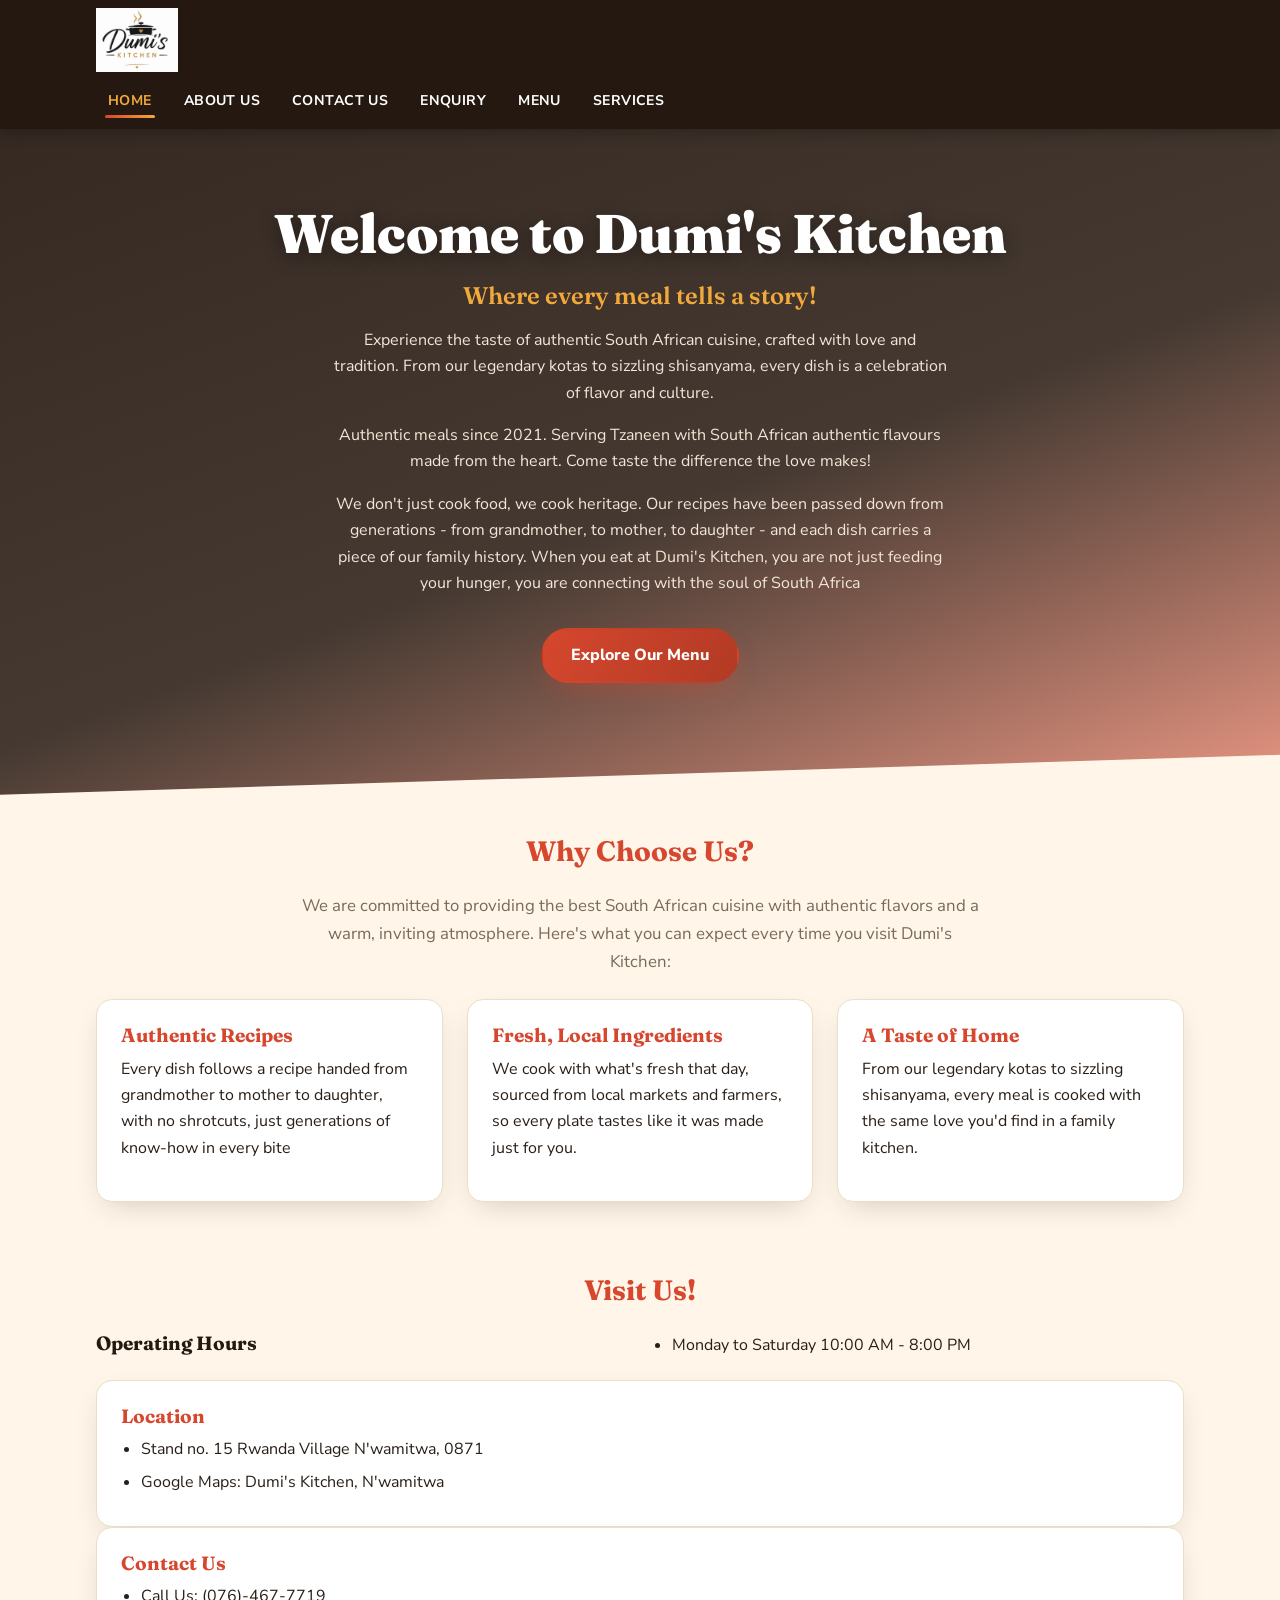
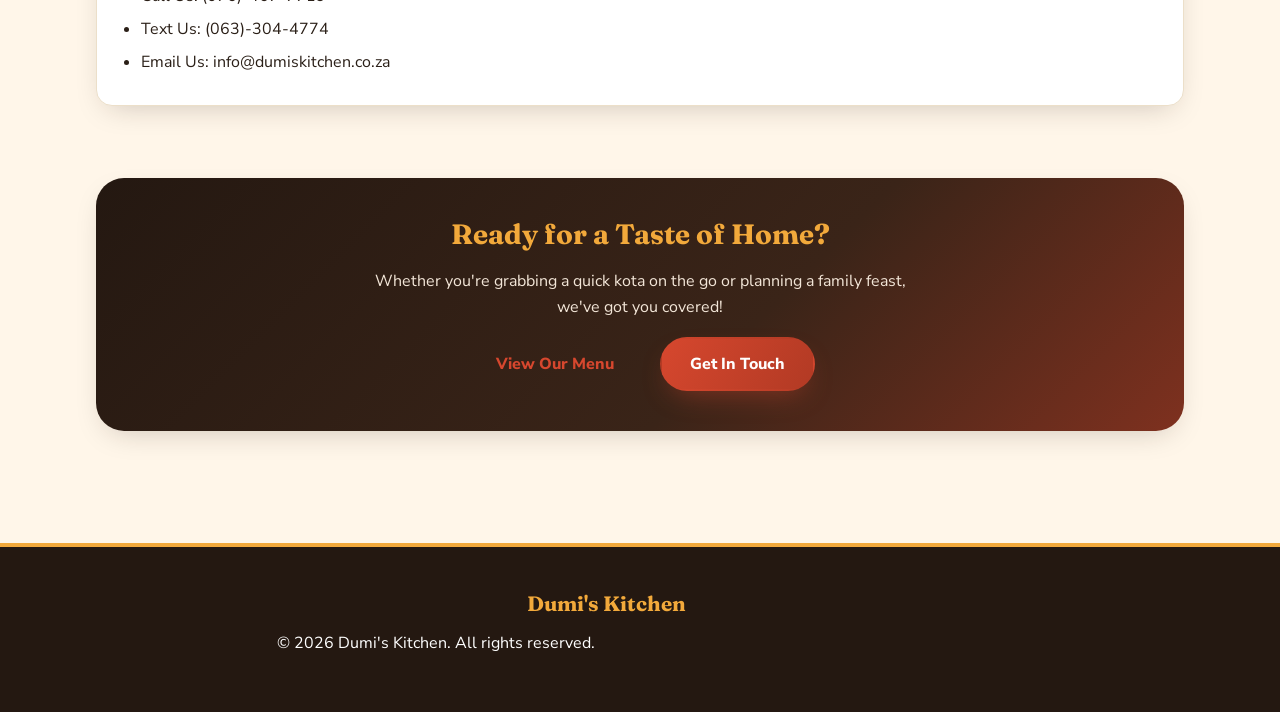
==== commit 16a8ba43: "Update index.html" ====
--- a/index.html
+++ b/index.html
@@ -139,7 +139,7 @@
         <div class="footer-inner">
             <p class="footer-brand">Dumi's Kitchen</p>
             
-            <p>&copy; 2021 Dumi's Kitchen. All rights reserved.</p>
+            <p>&copy; 2026 Dumi's Kitchen. All rights reserved.</p>
         </div>
     </footer>
 </body>
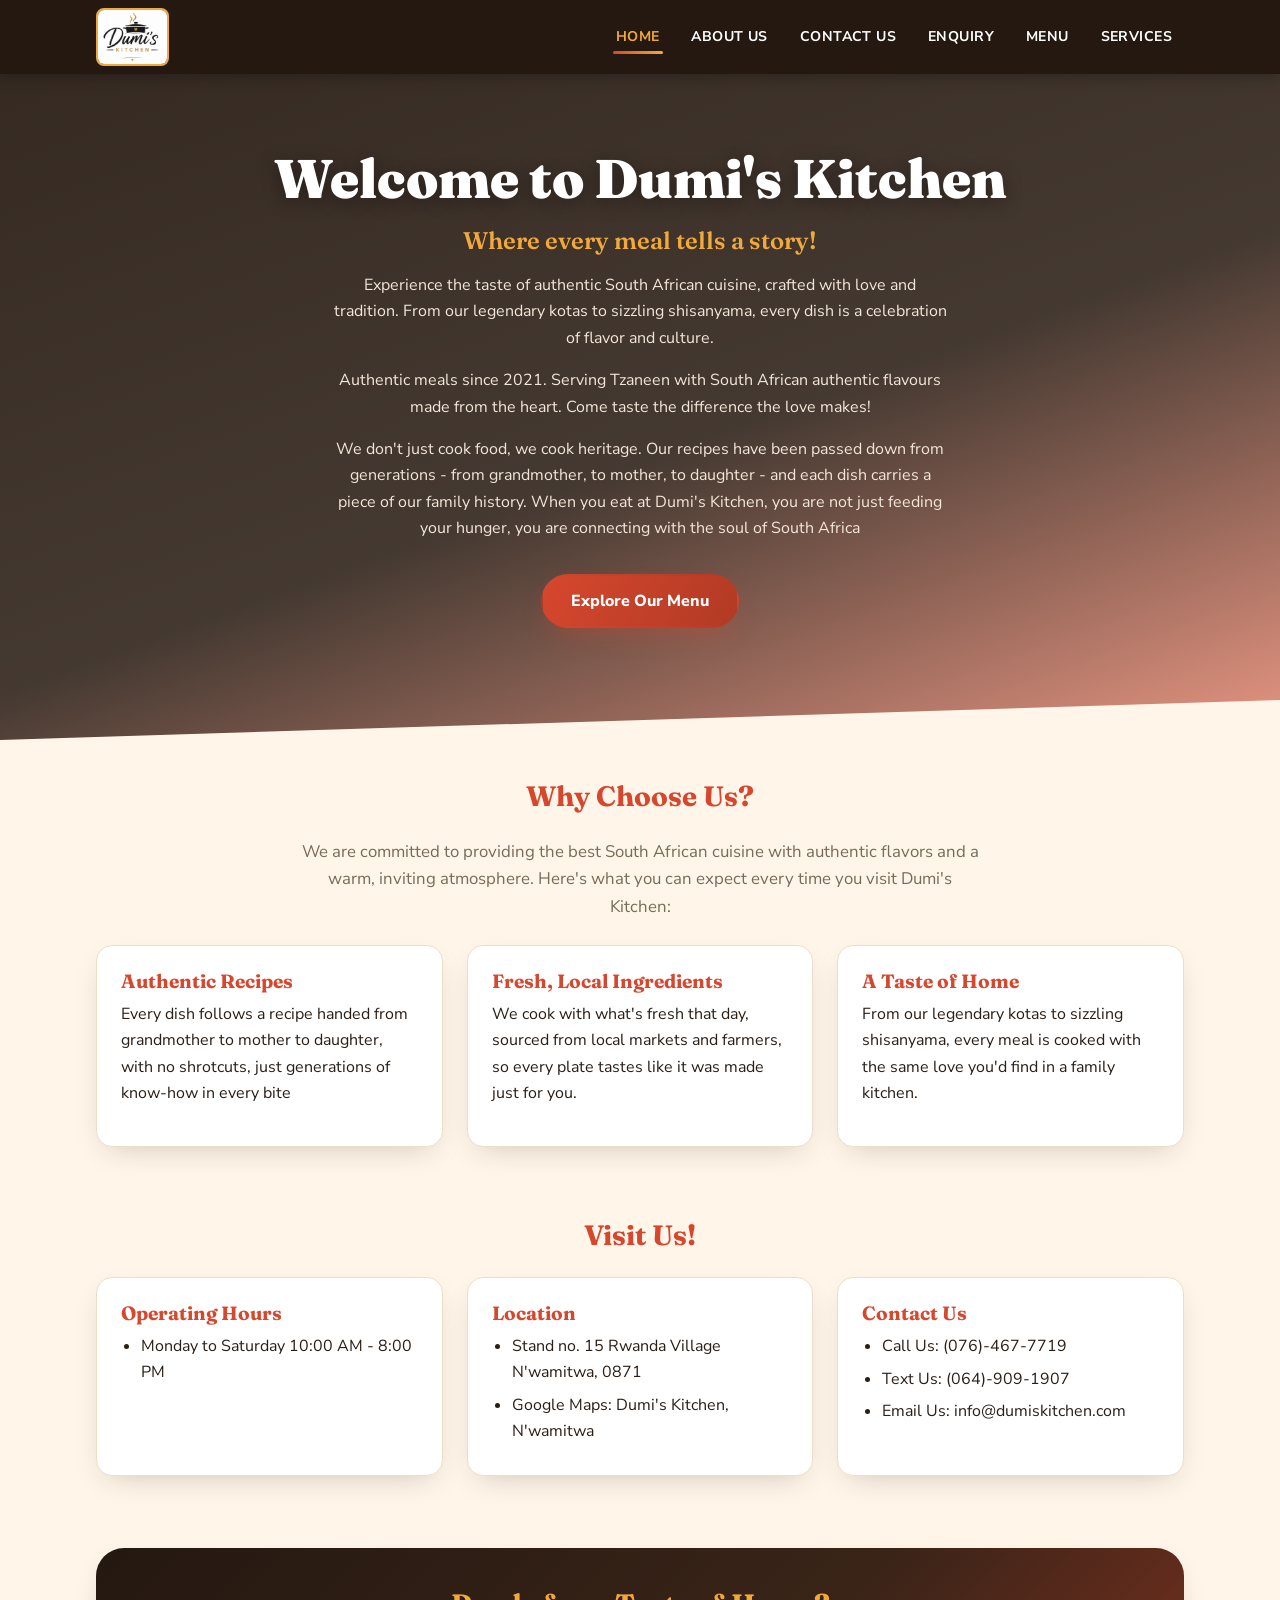
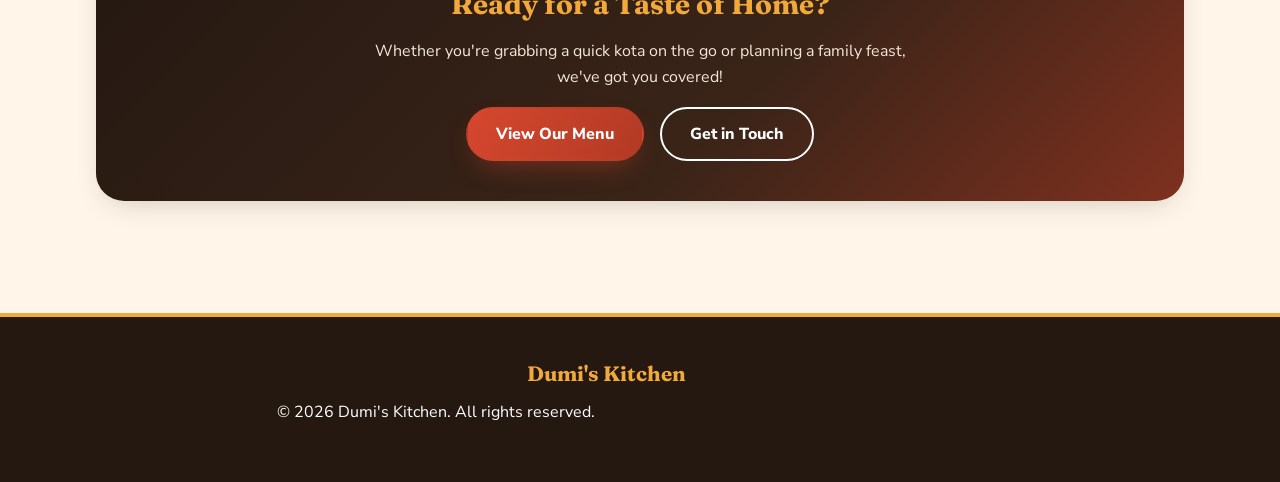
==== commit 6b0a2b97: "Update index.html" ====
--- a/index.html
+++ b/index.html
@@ -4,6 +4,7 @@
     <meta charset="UTF-8">
     <meta name="viewport" content="width=device-width, initial-scale=1.0">
     <title>Dumi's Kitchen | Home</title>
+    <meta name="description" content="Dumi's Kitchen is a family-run shisanyama and kota takeaway in N'wamitwa, Tzaneen, serving authentic South African food since 2021.">
 
     <!--CSS Stylesheet-->
     <link rel="stylesheet" href="./assets/css/styles.css">
@@ -17,7 +18,7 @@
         <!--Logo-->
         <div class="logo">
             <a href="./index.html">
-                <img src="./assets/images/Logo.jpeg" alt="Dumi's Kitchen Logo" width="10%" height="10%">
+                <img src="./assets/images/Logo.jpeg" alt="Dumi's Kitchen Logo" class="logo-img">
             </a>
         </div>
         
@@ -93,31 +94,33 @@
 
                 <div class="card-grid">
                     <!--Operating Hours-->
+                    <div class="card">
+                        <h3>Operating Hours</h3>
+                        <ul>
+                            <li>Monday to Saturday 10:00 AM - 8:00 PM</li>
+                        </ul>
+                    </div>
 
-                    <h3>Operating Hours</h3>
-                    <ul>
-                        <li>Monday to Saturday 10:00 AM - 8:00 PM</li>
-                    </ul>
-                </div>
+                    <!--Location-->
+                    <div class="card">
+                        <h3>Location</h3>
+                        <ul>
+                            <li>Stand no. 15 Rwanda Village N'wamitwa, 0871</li>
+                            <li>Google Maps: Dumi's Kitchen, N'wamitwa</li>
+                        </ul>
+                    </div>
 
-                <!--Location details-->
-                <div class="card">
-                    <h3>Location</h3>
-                    <ul>
-                        <li>Stand no. 15 Rwanda Village N'wamitwa, 0871</li>
-                        <li>Google Maps: Dumi's Kitchen, N'wamitwa</li>
-                    </ul>
-                </div>
-
-                <!--Contact details-->
-                <div class="card">
+                    <!--Contact Information-->
+                    <div class="card">
                     <h3>Contact Us</h3>
                     <ul>
                         <li>Call Us: (076)-467-7719</li>
-                        <li>Text Us: (063)-304-4774</li>
-                        <li>Email Us: info@dumiskitchen.co.za</li>
+                        <li>Text Us: (064)-909-1907</li>
+                        <li>Email Us: info@dumiskitchen.com</li>
                     </ul>
+                    </div>
                 </div>
+               
 
             </section>
            
@@ -126,8 +129,8 @@
                 <h2>Ready for a Taste of Home?</h2>
                 <p>Whether you're grabbing a quick kota on the go or planning a family feast, we've got you covered!</p>
                 <div class="btn-group">
-                    <a href="./pages/menu.html" class="btn btn-mustard">View Our Menu</a>
-                    <a href="./pages/contact-us.html" class="btn btn-primary">Get In Touch</a>
+                    <a href="./pages/menu.html" class="btn btn-primary">View Our Menu</a>
+                    <a href="./pages/contact-us.html" class="btn btn-outline">Get in Touch</a>
                 </div>
             </div>
 
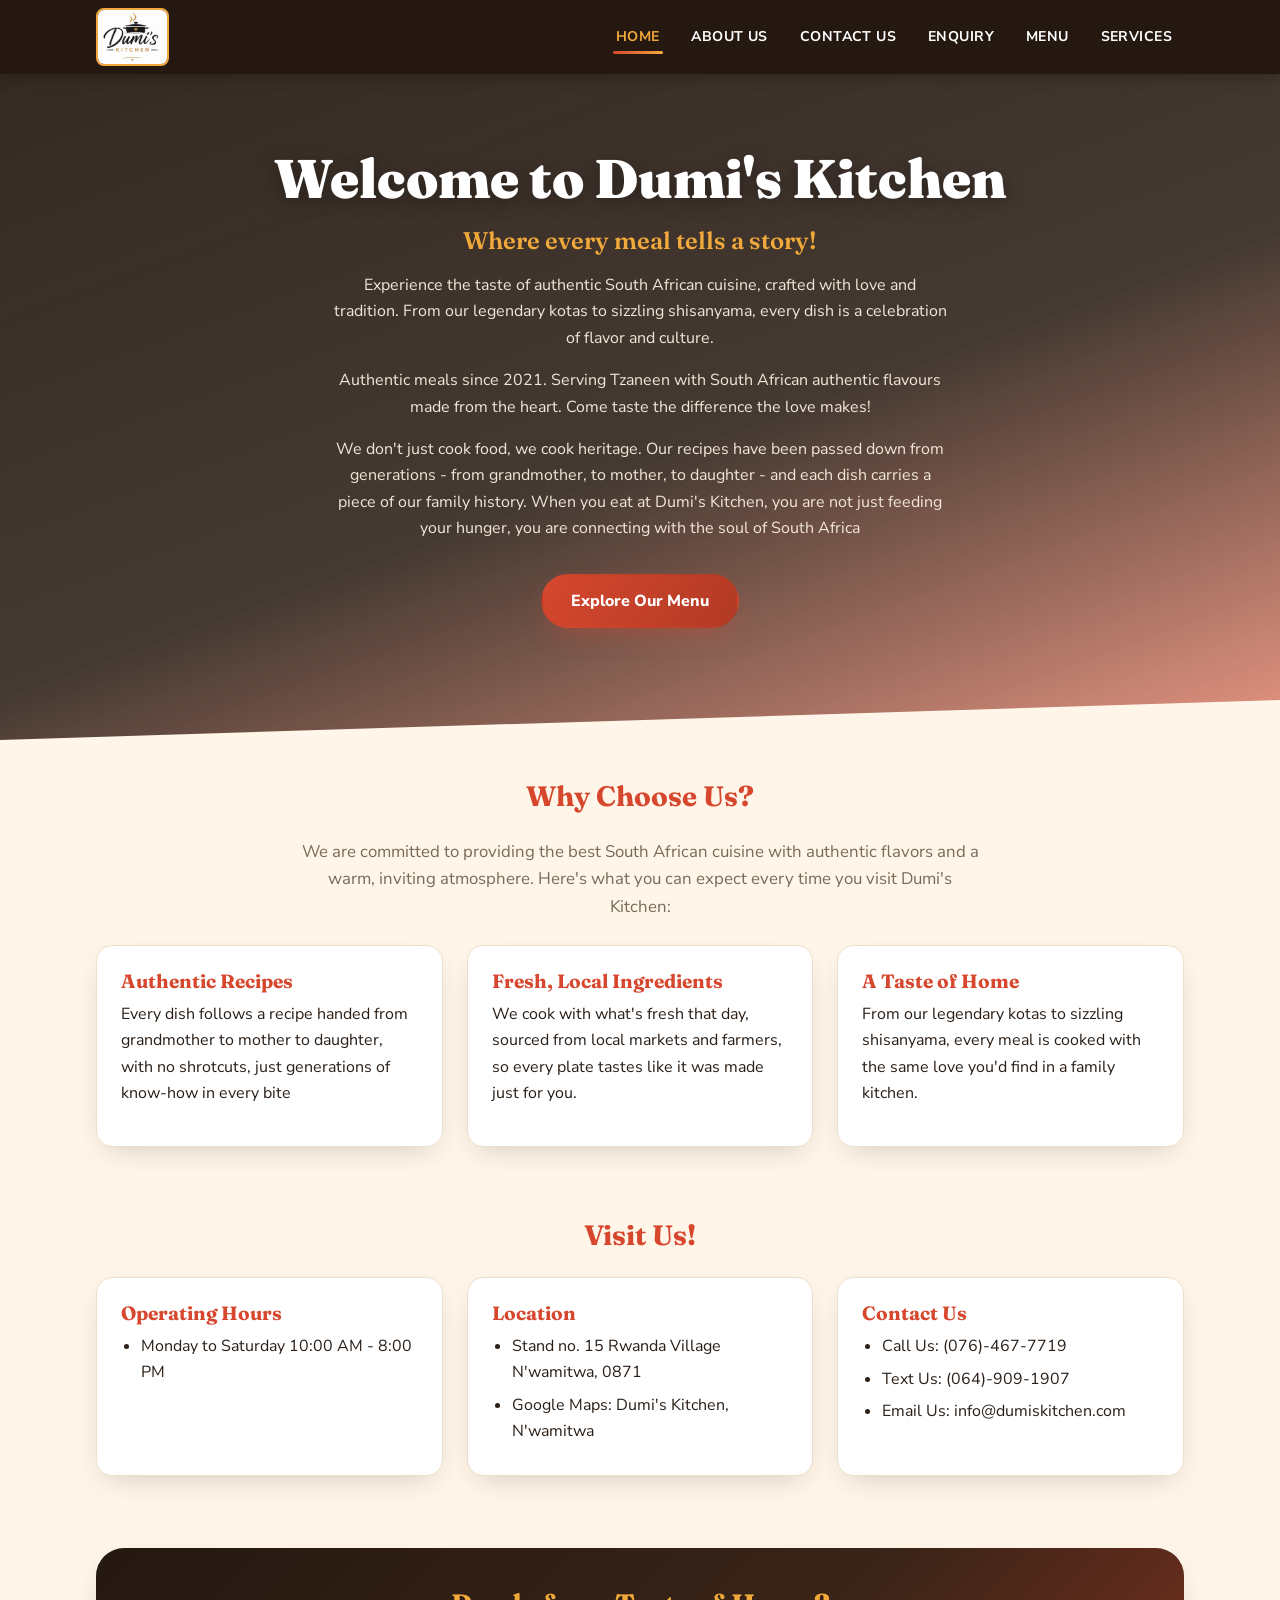
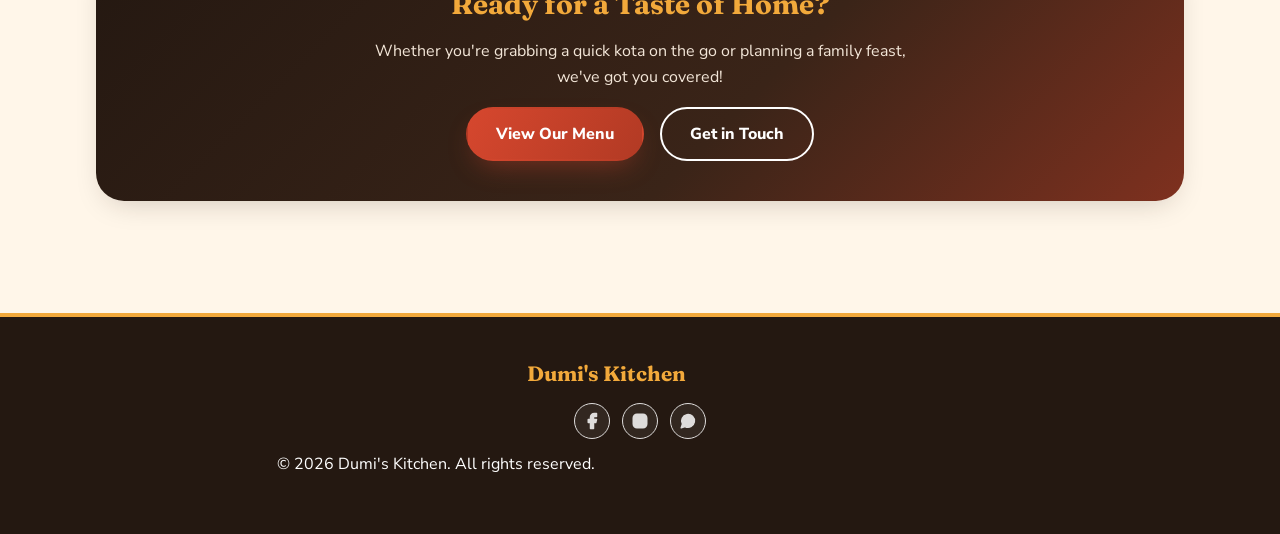
==== commit ab37ef88: "Update index.html" ====
--- a/index.html
+++ b/index.html
@@ -5,6 +5,7 @@
     <meta name="viewport" content="width=device-width, initial-scale=1.0">
     <title>Dumi's Kitchen | Home</title>
     <meta name="description" content="Dumi's Kitchen is a family-run shisanyama and kota takeaway in N'wamitwa, Tzaneen, serving authentic South African food since 2021.">
+    <meta name="keywords" content="Dumi's Kitchen, Shisanyama, Kota, Takeaway, South African Cuisine, N'wamitwa, Tzaneen, Authentic Recipes, Family-run Restaurant">
 
     <!--CSS Stylesheet-->
     <link rel="stylesheet" href="./assets/css/styles.css">
@@ -53,9 +54,7 @@
             </p>
 
             <p>
-                We don't just cook food, we cook heritage. Our recipes have been passed down from generations - from grandmother,
-                to mother, to daughter - and each dish carries a piece of our family history. When you eat at Dumi's Kitchen, you are not
-                just feeding your hunger, you are connecting with the soul of South Africa
+                We don't just cook food, we cook heritage. Our recipes have been passed down from generations - from grandmother, to mother, to daughter - and each dish carries a piece of our family history. When you eat at Dumi's Kitchen, you are not just feeding your hunger, you are connecting with the soul of South Africa
             </p>
 
             <a href="./pages/menu.html" class="btn btn-primary">Explore Our Menu</a>
@@ -141,8 +140,21 @@
     <footer class="site-footer">
         <div class="footer-inner">
             <p class="footer-brand">Dumi's Kitchen</p>
-            
+
+        <div class="social-links">
+            <a href="https://www.facebook.com/" target="_blank" rel="noopener noreferrer" aria-label="Dumi's Kitchen on Facebook">
+                <svg viewBox="0 0 24 24" fill="none" stroke="currentColor" stroke-width="2" stroke-linecap="round" stroke-linejoin="round" aria-hidden="true"><path d="M18 2h-3a5 5 0 0 0-5 5v3H7v4h3v8h4v-8h3l1-4h-4V7a1 1 0 0 1 1-1h3z"/></svg>
+            </a>
+            <a href="https://www.instagram.com/" target="_blank" rel="noopener noreferrer" aria-label="Dumi's Kitchen on Instagram">
+                <svg viewBox="0 0 24 24" fill="none" stroke="currentColor" stroke-width="2" stroke-linecap="round" stroke-linejoin="round" aria-hidden="true"><rect x="3" y="3" width="18" height="18" rx="5"/><circle cx="12" cy="12" r="4"/><circle cx="17.5" cy="6.5" r="1" fill="currentColor"/></svg>
+            </a>
+            <a href="https://wa.me/27764677719" target="_blank" rel="noopener noreferrer" aria-label="Chat with Dumi's Kitchen on WhatsApp">
+                <svg viewBox="0 0 24 24" fill="none" stroke="currentColor" stroke-width="2" stroke-linecap="round" stroke-linejoin="round" aria-hidden="true"><path d="M3 21l1.65-4.9A8.5 8.5 0 1 1 8 19.4L3 21z"/></svg>
+            </a>
+        </div>
+
             <p>&copy; 2026 Dumi's Kitchen. All rights reserved.</p>
+            <p class="live-datetime" id="live-datetime" aria-live="off"></p>
         </div>
     </footer>
 </body>
--- a/assets/css/styles.css
+++ b/assets/css/styles.css
@@ -1,16 +1,12 @@
-
 /* ==========================================================================
    Dumi's Kitchen — Stylesheet
    A vibrant shisanyama & kota spot: fire-red coals, golden mustard pap,
    a hint of fresh green, all on a warm cream backdrop.
    ========================================================================== */
 
-/* ---- Fonts: a characterful display serif paired with a friendly sans ---- */
 @import url('https://fonts.googleapis.com/css2?family=Fraunces:opsz,wght@9..144,400;9..144,600;9..144,700;9..144,900&family=Nunito+Sans:wght@400;600;700;800&display=swap');
 
-/* ---- Design tokens ---- */
 :root {
-  /* Palette */
   --color-charcoal: #241811;
   --color-charcoal-soft: #3a2418;
   --color-fire: #d6472e;
@@ -21,23 +17,19 @@
   --color-cream: #fff6e9;
   --color-white: #ffffff;
 
-  /* Text & neutrals */
   --color-text: #2a1f17;
   --color-text-muted: #7a6a58;
   --color-border: #ecdfc9;
 
-  /* Type */
   --font-display: 'Fraunces', Georgia, serif;
   --font-body: 'Nunito Sans', Arial, sans-serif;
 
-  /* Spacing scale */
   --space-1: 0.5rem;
   --space-2: 1rem;
   --space-3: 1.5rem;
   --space-4: 2.5rem;
   --space-5: 4.5rem;
 
-  /* Layout */
   --max-width: 1120px;
   --radius-sm: 8px;
   --radius-md: 16px;
@@ -48,14 +40,8 @@
   --transition-med: 0.35s cubic-bezier(0.22, 1, 0.36, 1);
 }
 
-/* ---- Reset & base ---- */
-* {
-  box-sizing: border-box;
-}
-
-html {
-  scroll-behavior: smooth;
-}
+* { box-sizing: border-box; }
+html { scroll-behavior: smooth; }
 
 body {
   margin: 0;
@@ -65,11 +51,7 @@
   line-height: 1.65;
 }
 
-img {
-  max-width: 100%;
-  height: auto;
-  display: block;
-}
+img { max-width: 100%; height: auto; display: block; }
 
 h1, h2, h3, h4 {
   font-family: var(--font-display);
@@ -82,60 +64,23 @@
 h2 { font-size: clamp(1.35rem, 2.8vw, 1.75rem); font-weight: 700; color: var(--color-fire); }
 h3 { font-size: 1.2rem; font-weight: 700; }
 
-p {
-  margin: 0 0 var(--space-2);
-  max-width: 68ch;
-}
-
-ul {
-  margin: 0 0 var(--space-2);
-  padding-left: 1.25rem;
-}
-
-li {
-  margin-bottom: 0.4rem;
-}
-
-a {
-  color: var(--color-fire);
-  text-decoration: none;
-  transition: color var(--transition-fast);
-}
-
-a:hover,
-a:focus-visible {
-  color: var(--color-fire-dark);
-}
-
-hr {
-  border: none;
-  border-top: 1px solid var(--color-border);
-  margin: var(--space-3) 0;
-}
-
-::selection {
-  background-color: var(--color-gold);
-  color: var(--color-charcoal);
-}
-
-/* Visible, on-brand focus state for keyboard users */
-a:focus-visible,
-button:focus-visible,
-input:focus-visible,
-select:focus-visible,
-textarea:focus-visible {
+p { margin: 0 0 var(--space-2); max-width: 68ch; }
+ul { margin: 0 0 var(--space-2); padding-left: 1.25rem; }
+li { margin-bottom: 0.4rem; }
+
+a { color: var(--color-fire); text-decoration: none; transition: color var(--transition-fast); }
+a:hover, a:focus-visible { color: var(--color-fire-dark); }
+
+hr { border: none; border-top: 1px solid var(--color-border); margin: var(--space-3) 0; }
+::selection { background-color: var(--color-gold); color: var(--color-charcoal); }
+
+a:focus-visible, button:focus-visible, input:focus-visible, select:focus-visible, textarea:focus-visible {
   outline: 3px solid var(--color-gold);
   outline-offset: 2px;
   border-radius: var(--radius-sm);
 }
 
-/* ---- Utility classes ---- */
-.container {
-  max-width: var(--max-width);
-  margin: 0 auto;
-  padding: var(--space-4) var(--space-2);
-}
-
+.container { max-width: var(--max-width); margin: 0 auto; padding: var(--space-4) var(--space-2); }
 .text-center { text-align: center; }
 .text-left { text-align: left; }
 
@@ -149,14 +94,8 @@
   margin-bottom: var(--space-1);
 }
 
-.section-title {
-  text-align: center;
-  margin-bottom: var(--space-3);
-}
-
-.section {
-  margin-bottom: var(--space-5);
-}
+.section-title { text-align: center; margin-bottom: var(--space-3); }
+.section { margin-bottom: var(--space-5); }
 
 .lead {
   text-align: center;
@@ -181,7 +120,6 @@
   color: var(--color-text-muted);
 }
 
-/* Decorative squiggle divider used between sections */
 .divider {
   width: 64px;
   height: 4px;
@@ -190,9 +128,7 @@
   border-radius: 999px;
 }
 
-/* ==========================================================================
-   Header & navigation
-   ========================================================================== */
+/* Header & nav */
 .site-header {
   background-color: var(--color-charcoal);
   position: sticky;
@@ -212,23 +148,10 @@
   gap: var(--space-1);
 }
 
-.logo {
-  display: flex;
-  align-items: center;
-}
-
-.logo-img {
-  height: 58px;
-  width: auto;
-  border-radius: var(--radius-sm);
-  border: 2px solid var(--color-gold);
-}
-
-.main-navigation {
-  display: flex;
-  flex-wrap: wrap;
-  gap: var(--space-1);
-}
+.logo { display: flex; align-items: center; }
+.logo-img { height: 58px; width: auto; border-radius: var(--radius-sm); border: 2px solid var(--color-gold); }
+
+.main-navigation { display: flex; flex-wrap: wrap; gap: var(--space-1); }
 
 .main-navigation a {
   position: relative;
@@ -241,7 +164,6 @@
   margin: 0 0.55rem;
 }
 
-/* Animated underline bar — grows in on hover/focus, not a default underline */
 .main-navigation a::after {
   content: "";
   position: absolute;
@@ -256,70 +178,27 @@
   transition: transform var(--transition-med);
 }
 
-.main-navigation a:hover,
-.main-navigation a:focus-visible {
-  color: var(--color-gold);
-}
-
-.main-navigation a:hover::after,
-.main-navigation a:focus-visible::after,
-.main-navigation a.active::after {
-  transform: scaleX(1);
-}
-
-.main-navigation a.active {
-  color: var(--color-gold);
-}
-
-/* ==========================================================================
-   Hero (homepage)
-   ========================================================================== */
+.main-navigation a:hover, .main-navigation a:focus-visible { color: var(--color-gold); }
+.main-navigation a:hover::after, .main-navigation a:focus-visible::after, .main-navigation a.active::after { transform: scaleX(1); }
+.main-navigation a.active { color: var(--color-gold); }
+
+/* Hero */
 .hero {
   position: relative;
-  background:
-    linear-gradient(160deg, rgba(36, 24, 17, 0.92) 0%, rgba(36, 24, 17, 0.85) 55%, rgba(214, 71, 46, 0.55) 100%),
-    url('../images/WhatsApp Image 2026-08-13 at 20.27.47.jpeg') center / cover no-repeat;
+  background: linear-gradient(160deg, rgba(36, 24, 17, 0.92) 0%, rgba(36, 24, 17, 0.85) 55%, rgba(214, 71, 46, 0.55) 100%);
   color: var(--color-white);
   text-align: center;
   padding: var(--space-5) var(--space-2) calc(var(--space-5) + 2.5rem);
   clip-path: polygon(0 0, 100% 0, 100% 94%, 0 100%);
 }
 
-.hero .eyebrow {
-  color: var(--color-gold);
-}
-
-.hero h1 {
-  color: var(--color-white);
-  text-shadow: 0 4px 18px rgba(0, 0, 0, 0.35);
-}
-
-.hero h2 {
-  color: var(--color-gold);
-  font-weight: 600;
-  font-family: var(--font-display);
-  font-size: clamp(1.1rem, 2.4vw, 1.5rem);
-}
-
-.hero p {
-  max-width: 62ch;
-  margin-left: auto;
-  margin-right: auto;
-  color: #f3e6d8;
-}
-
-.hero .btn {
-  margin: var(--space-2) 0.4rem 0;
-}
-
-.badge-row {
-  display: flex;
-  justify-content: center;
-  flex-wrap: wrap;
-  gap: var(--space-1);
-  margin: var(--space-2) 0;
-}
-
+.hero .eyebrow { color: var(--color-gold); }
+.hero h1 { color: var(--color-white); text-shadow: 0 4px 18px rgba(0, 0, 0, 0.35); }
+.hero h2 { color: var(--color-gold); font-weight: 600; font-family: var(--font-display); font-size: clamp(1.1rem, 2.4vw, 1.5rem); }
+.hero p { max-width: 62ch; margin-left: auto; margin-right: auto; color: #f3e6d8; }
+.hero .btn { margin: var(--space-2) 0.4rem 0; }
+
+.badge-row { display: flex; justify-content: center; flex-wrap: wrap; gap: var(--space-1); margin: var(--space-2) 0; }
 .badge-pill {
   display: inline-flex;
   align-items: center;
@@ -334,9 +213,7 @@
   backdrop-filter: blur(2px);
 }
 
-/* ==========================================================================
-   Buttons
-   ========================================================================== */
+/* Buttons */
 .btn {
   display: inline-block;
   font-family: var(--font-body);
@@ -349,44 +226,15 @@
   transition: transform var(--transition-fast), box-shadow var(--transition-fast), background-color var(--transition-fast), color var(--transition-fast);
 }
 
-.btn-primary {
-  background: linear-gradient(120deg, var(--color-fire), var(--color-fire-dark));
-  color: var(--color-white);
-  box-shadow: var(--shadow-fire);
-}
-
-.btn-primary:hover,
-.btn-primary:focus-visible {
-  transform: translateY(-2px) scale(1.02);
-  box-shadow: 0 16px 32px -10px rgba(214, 71, 46, 0.55);
-}
-
-.btn-outline {
-  background-color: transparent;
-  border-color: currentColor;
-  color: inherit;
-}
-
-.btn-outline:hover,
-.btn-outline:focus-visible {
-  background-color: var(--color-gold);
-  border-color: var(--color-gold);
-  color: var(--color-charcoal);
-  transform: translateY(-2px);
-}
-
-/* ==========================================================================
-   Cards & info grids
-   ========================================================================== */
-.card-grid {
-  display: grid;
-  grid-template-columns: repeat(auto-fit, minmax(230px, 1fr));
-  gap: var(--space-3);
-}
-
-.card-grid-spaced {
-  margin-bottom: var(--space-3);
-}
+.btn-primary { background: linear-gradient(120deg, var(--color-fire), var(--color-fire-dark)); color: var(--color-white); box-shadow: var(--shadow-fire); }
+.btn-primary:hover, .btn-primary:focus-visible { transform: translateY(-2px) scale(1.02); box-shadow: 0 16px 32px -10px rgba(214, 71, 46, 0.55); }
+
+.btn-outline { background-color: transparent; border-color: currentColor; color: inherit; }
+.btn-outline:hover, .btn-outline:focus-visible { background-color: var(--color-gold); border-color: var(--color-gold); color: var(--color-charcoal); transform: translateY(-2px); }
+
+/* Cards */
+.card-grid { display: grid; grid-template-columns: repeat(auto-fit, minmax(230px, 1fr)); gap: var(--space-3); }
+.card-grid-spaced { margin-bottom: var(--space-3); }
 
 .card {
   background-color: var(--color-white);
@@ -397,28 +245,11 @@
   transition: transform var(--transition-med), box-shadow var(--transition-med), border-color var(--transition-fast);
 }
 
-.card:hover {
-  transform: translateY(-5px);
-  border-color: var(--color-gold);
-  box-shadow: 0 18px 34px -14px rgba(36, 24, 17, 0.3);
-}
-
-.card .icon {
-  font-size: 1.5rem;
-  margin-bottom: 0.3rem;
-  display: block;
-}
-
-.card h3 {
-  color: var(--color-fire);
-  margin-bottom: var(--space-1);
-}
-
-.card ul {
-  margin-bottom: 0;
-}
-
-/* Story / mission / vision blocks */
+.card:hover { transform: translateY(-5px); border-color: var(--color-gold); box-shadow: 0 18px 34px -14px rgba(36, 24, 17, 0.3); }
+.card .icon { font-size: 1.5rem; margin-bottom: 0.3rem; display: block; }
+.card h3 { color: var(--color-fire); margin-bottom: var(--space-1); }
+.card ul { margin-bottom: 0; }
+
 .story-block {
   position: relative;
   padding: var(--space-3) var(--space-3) var(--space-3) var(--space-4);
@@ -433,20 +264,16 @@
 .story-block:nth-of-type(2) { border-left-color: var(--color-gold); }
 .story-block:nth-of-type(3) { border-left-color: var(--color-forest); }
 .story-block:nth-of-type(4) { border-left-color: var(--color-fire); }
-
-.story-block h1 {
-  font-size: clamp(1.4rem, 3vw, 1.9rem);
-  text-align: left;
-  color: var(--color-charcoal);
-}
-
-/* ==========================================================================
-   Menu grid
-   ========================================================================== */
-.menu-grid {
+.story-block h2 { font-size: clamp(1.4rem, 3vw, 1.9rem); text-align: left; color: var(--color-charcoal); }
+
+/* Menu grid */
+.menu-grid,
+#mains-grid,
+#sides-grid,
+#drinks-grid {
   display: grid;
   grid-template-columns: repeat(auto-fit, minmax(220px, 1fr));
-  gap: var(--space-3);
+  gap: var(--space-3)
 }
 
 .menu-item {
@@ -459,41 +286,13 @@
   transition: transform var(--transition-med), box-shadow var(--transition-med);
 }
 
-.menu-item:hover {
-  transform: translateY(-6px) scale(1.015);
-  box-shadow: 0 20px 36px -14px rgba(36, 24, 17, 0.35);
-}
-
-.menu-item .menu-item-media {
-  position: relative;
-  overflow: hidden;
-}
-
-.menu-item img {
-  width: 100%;
-  height: 190px;
-  object-fit: cover;
-  transition: transform var(--transition-med);
-}
-
-.menu-item:hover img {
-  transform: scale(1.08);
-}
-
-.menu-item-body {
-  padding: var(--space-2) var(--space-2) var(--space-2);
-  display: flex;
-  align-items: center;
-  justify-content: space-between;
-  gap: var(--space-1);
-}
-
-.menu-item-name {
-  font-weight: 700;
-  color: var(--color-charcoal);
-  margin: 0;
-}
-
+.menu-item { min-width: 0; }
+.menu-item .menu-item-media { height: 190px; }
+.menu-item img { min-width: 0;}
+.menu-item:hover img { transform: scale(1.08); }
+
+.menu-item-body { padding: var(--space-2) var(--space-2) var(--space-2); display: flex; align-items: center; justify-content: space-between; gap: var(--space-1); }
+.menu-item-name { font-weight: 700; color: var(--color-charcoal); margin: 0; }
 .menu-item-price {
   flex-shrink: 0;
   background: linear-gradient(120deg, var(--color-gold), var(--color-gold-dark));
@@ -504,9 +303,144 @@
   border-radius: 999px;
 }
 
-/* ==========================================================================
-   Forms
-   ========================================================================== */
+/* Menu search/filter controls */
+.menu-controls {
+  display: flex;
+  flex-wrap: wrap;
+  gap: var(--space-2);
+  align-items: center;
+  justify-content: space-between;
+  margin-bottom: var(--space-3);
+  padding: var(--space-2);
+  background-color: var(--color-white);
+  border: 1px solid var(--color-border);
+  border-radius: var(--radius-md);
+}
+
+.menu-search-input {
+  flex: 1 1 220px;
+  padding: 0.6rem 0.9rem;
+  font-family: var(--font-body);
+  font-size: 1rem;
+  border: 1.5px solid var(--color-border);
+  border-radius: 999px;
+  background-color: var(--color-cream);
+  color: var(--color-text);
+}
+
+.menu-search-input:focus { border-color: var(--color-fire); background-color: var(--color-white); }
+.filter-buttons { display: flex; flex-wrap: wrap; gap: 0.5rem; }
+
+.filter-btn {
+  font-family: var(--font-body);
+  font-weight: 700;
+  font-size: 0.85rem;
+  padding: 0.45rem 1rem;
+  border-radius: 999px;
+  border: 1.5px solid var(--color-border);
+  background-color: var(--color-cream);
+  color: var(--color-text);
+  cursor: pointer;
+  transition: background-color var(--transition-fast), color var(--transition-fast), border-color var(--transition-fast);
+}
+
+.filter-btn:hover, .filter-btn:focus-visible { border-color: var(--color-fire); }
+.filter-btn.active { background-color: var(--color-fire); border-color: var(--color-fire); color: var(--color-white); }
+.menu-empty-message { text-align: center; color: var(--color-text-muted); padding: var(--space-3); display: none; }
+
+/* Lightbox — fades via opacity/visibility so it can animate (not display:none) */
+.lightbox-overlay {
+  position: fixed;
+  inset: 0;
+  background-color: rgba(36, 24, 17, 0.88);
+  display: flex;
+  align-items: center;
+  justify-content: center;
+  padding: var(--space-3);
+  z-index: 200;
+  opacity: 0;
+  visibility: hidden;
+  transition: opacity var(--transition-med), visibility var(--transition-med);
+}
+
+.lightbox-overlay.visible { opacity: 1; visibility: visible; }
+
+.lightbox-img {
+  max-width: min(90vw, 700px);
+  max-height: 85vh;
+  border-radius: var(--radius-md);
+  box-shadow: 0 20px 50px rgba(0, 0, 0, 0.5);
+  transform: scale(0.92);
+  transition: transform var(--transition-med);
+}
+
+.lightbox-overlay.visible .lightbox-img { transform: scale(1); }
+
+.lightbox-close {
+  position: absolute;
+  top: var(--space-2);
+  right: var(--space-2);
+  width: 44px;
+  height: 44px;
+  border-radius: 50%;
+  border: none;
+  background-color: var(--color-white);
+  color: var(--color-charcoal);
+  font-size: 1.5rem;
+  line-height: 1;
+  cursor: pointer;
+  display: flex;
+  align-items: center;
+  justify-content: center;
+}
+
+.lightbox-close:hover, .lightbox-close:focus-visible { background-color: var(--color-gold); }
+
+/* FAQ accordion — slides open via max-height so it can animate */
+.accordion {
+  max-width: 760px;
+  margin: 0 auto;
+  background-color: var(--color-white);
+  border: 1px solid var(--color-border);
+  border-radius: var(--radius-md);
+  overflow: hidden;
+  box-shadow: var(--shadow-soft);
+}
+
+.accordion-item { border-bottom: 1px solid var(--color-border); }
+.accordion-item:last-child { border-bottom: none; }
+
+.accordion-question {
+  width: 100%;
+  display: flex;
+  align-items: center;
+  justify-content: space-between;
+  gap: var(--space-2);
+  padding: var(--space-2) var(--space-3);
+  background: none;
+  border: none;
+  font-family: var(--font-display);
+  font-weight: 700;
+  font-size: 1.05rem;
+  color: var(--color-charcoal);
+  text-align: left;
+  cursor: pointer;
+}
+
+.accordion-question:hover, .accordion-question:focus-visible { color: var(--color-fire); }
+.accordion-icon { flex-shrink: 0; font-size: 1.3rem; font-weight: 800; color: var(--color-fire); transition: transform var(--transition-fast); }
+
+.accordion-answer {
+  max-height: 0;
+  overflow: hidden;
+  padding: 0 var(--space-3);
+  color: var(--color-text-muted);
+  transition: max-height var(--transition-med), padding var(--transition-med);
+}
+
+.accordion-answer.open { max-height: 400px; padding: 0 var(--space-3) var(--space-3); }
+
+/* Forms */
 .form-card {
   background-color: var(--color-white);
   border: 1px solid var(--color-border);
@@ -518,20 +452,10 @@
   border-top: 6px solid var(--color-fire);
 }
 
-.form-group {
-  margin-bottom: var(--space-3);
-}
-
-.form-group label {
-  display: block;
-  font-weight: 700;
-  margin-bottom: 0.4rem;
-  color: var(--color-charcoal);
-}
-
-.form-group input,
-.form-group select,
-.form-group textarea {
+.form-group { margin-bottom: var(--space-3); }
+.form-group label { display: block; font-weight: 700; margin-bottom: 0.4rem; color: var(--color-charcoal); }
+
+.form-group input, .form-group select, .form-group textarea {
   width: 100%;
   padding: 0.7rem 0.9rem;
   font-family: var(--font-body);
@@ -543,49 +467,34 @@
   transition: border-color var(--transition-fast), box-shadow var(--transition-fast), background-color var(--transition-fast);
 }
 
-.form-group input:focus,
-.form-group select:focus,
-.form-group textarea:focus {
+.form-group input:focus, .form-group select:focus, .form-group textarea:focus {
   border-color: var(--color-fire);
   background-color: var(--color-white);
   box-shadow: 0 0 0 4px rgba(214, 71, 46, 0.14);
 }
 
-.form-group textarea {
-  min-height: 140px;
-  resize: vertical;
-}
-
-.form-actions {
-  display: flex;
-  gap: var(--space-2);
-  flex-wrap: wrap;
-}
-
-/* ==========================================================================
-   Map / iframe embed
-   ========================================================================== */
+.form-group textarea { min-height: 140px; resize: vertical; }
+.form-actions { display: flex; gap: var(--space-2); flex-wrap: wrap; }
+
+/* Form validation states */
+.invalid { border: 2px solid #c0392b; }
+.field-error { color: #c0392b; font-size: 0.85rem; display: block; }
+.form-success {color: #1e7e34; font-weight: bold; margin-top: 1rem;}
+
+/* Map */
 .map-wrapper {
   position: relative;
   width: 100%;
-  padding-bottom: 56.25%; /* 16:9 */
+  padding-bottom: 56.25%;
   border-radius: var(--radius-md);
   overflow: hidden;
   border: 1px solid var(--color-border);
   box-shadow: var(--shadow-soft);
 }
 
-.map-wrapper iframe {
-  position: absolute;
-  inset: 0;
-  width: 100%;
-  height: 100%;
-  border: 0;
-}
-
-/* ==========================================================================
-   Call-to-action box
-   ========================================================================== */
+.map-wrapper iframe { position: absolute; inset: 0; width: 100%; height: 100%; border: 0; }
+
+/* CTA box */
 .cta-box {
   position: relative;
   overflow: hidden;
@@ -598,123 +507,166 @@
   box-shadow: var(--shadow-soft);
 }
 
-.cta-box h2 {
-  color: var(--color-gold);
-}
-
-.cta-box p {
-  color: #f3e6d8;
-  max-width: 55ch;
-  margin-left: auto;
-  margin-right: auto;
-}
-
-.cta-box .btn-group {
-  display: flex;
+.cta-box h2 { color: var(--color-gold); }
+.cta-box p { color: #f3e6d8; max-width: 55ch; margin-left: auto; margin-right: auto; }
+.cta-box .btn-group { display: flex; justify-content: center; flex-wrap: wrap; gap: var(--space-2); margin-top: var(--space-2); }
+
+/* Footer */
+.site-footer { background-color: var(--color-charcoal); color: var(--color-white); margin-top: var(--space-5); border-top: 4px solid var(--color-gold); }
+.footer-inner { max-width: var(--max-width); margin: 0 auto; padding: var(--space-4) var(--space-2); text-align: center; }
+.footer-brand { font-family: var(--font-display); font-size: 1.3rem; font-weight: 700; color: var(--color-gold); margin-bottom: var(--space-1); }
+
+.social-links { display: flex; justify-content: center; gap: 0.75rem; margin-bottom: var(--space-2); }
+.social-links a {
+  display: inline-flex;
+  align-items: center;
   justify-content: center;
-  flex-wrap: wrap;
-  gap: var(--space-2);
-  margin-top: var(--space-2);
-}
-
-/* ==========================================================================
-   Footer
-   ========================================================================== */
-.site-footer {
-  background-color: var(--color-charcoal);
+  width: 40px;
+  height: 40px;
+  border-radius: 50%;
+  background-color: rgba(255, 255, 255, 0.08);
+  border: 1px solid rgba(242, 169, 59, 0.4);
   color: var(--color-white);
-  margin-top: var(--space-5);
-  border-top: 4px solid var(--color-gold);
-}
-
-.footer-inner {
-  max-width: var(--max-width);
-  margin: 0 auto;
-  padding: var(--space-4) var(--space-2);
-  text-align: center;
-}
-
-.footer-brand {
-  font-family: var(--font-display);
-  font-size: 1.3rem;
-  font-weight: 700;
-  color: var(--color-gold);
-  margin-bottom: var(--space-1);
-}
-
-.footer-nav {
-  display: flex;
-  flex-wrap: wrap;
-  justify-content: center;
-  gap: var(--space-1) var(--space-2);
-  margin-bottom: var(--space-2);
-}
-
-.footer-nav a {
-  color: var(--color-white);
-  font-size: 0.9rem;
-}
-
-.footer-nav a:hover,
-.footer-nav a:focus-visible {
-  color: var(--color-gold);
-}
-
-.footer-copy {
-  font-size: 0.82rem;
-  color: #cbb9a2;
-  margin: 0;
-}
-
-/* ==========================================================================
-   Responsive breakpoints
-   ========================================================================== */
+  transition: background-color var(--transition-fast), color var(--transition-fast), transform var(--transition-fast);
+}
+.social-links a:hover, .social-links a:focus-visible { background-color: var(--color-gold); border-color: var(--color-gold); color: var(--color-charcoal); transform: translateY(-3px); }
+.social-links svg { width: 20px; height: 20px; fill: currentColor; }
+
+.footer-nav { display: flex; flex-wrap: wrap; justify-content: center; gap: var(--space-1) var(--space-2); margin-bottom: var(--space-2); }
+.footer-nav a { color: var(--color-white); font-size: 0.9rem; }
+.footer-nav a:hover, .footer-nav a:focus-visible { color: var(--color-gold); }
+.footer-copyright { font-size: 0.82rem; color: #cbb9a2; margin: 0; }
+
+/* Responsive breakpoints */
 @media (max-width: 720px) {
-  .header-inner {
-    flex-direction: column;
-    align-items: flex-start;
-  }
-
-  .main-navigation {
-    width: 100%;
-    justify-content: flex-start;
-  }
-
-  .hero {
-    padding: var(--space-4) var(--space-2) calc(var(--space-4) + 2rem);
-  }
-
-  .form-card {
-    padding: var(--space-3);
-  }
-
-  .story-block {
-    padding-left: var(--space-3);
-  }
+  .header-inner { flex-direction: column; align-items: flex-start; }
+  .main-navigation { width: 100%; justify-content: flex-start; }
+  .hero { padding: var(--space-4) var(--space-2) calc(var(--space-4) + 2rem); }
+  .form-card { padding: var(--space-3); }
+  .story-block { padding-left: var(--space-3); }
 }
 
 @media (max-width: 480px) {
-  .logo-img {
-    height: 46px;
-  }
-
-  .main-navigation a {
-    font-size: 0.82rem;
-    margin: 0 0.35rem;
-  }
-
-  .menu-item-body {
-    flex-direction: column;
-    align-items: flex-start;
-    gap: 0.4rem;
-  }
-}
-
-/* Respect users who prefer reduced motion */
+  .logo-img { height: 46px; }
+  .main-navigation a { font-size: 0.82rem; margin: 0 0.35rem; }
+  .menu-item-body { flex-direction: column; align-items: flex-start; gap: 0.4rem; }
+}
+
 @media (prefers-reduced-motion: reduce) {
   *, *::before, *::after {
     animation-duration: 0.01ms !important;
     transition-duration: 0.01ms !important;
     scroll-behavior: auto !important;
   }
+}
+
+/* Menu grid: equal cards */
+#mains-grid,
+#sides-grid,
+#drinks-grid {
+  display: grid;
+  grid-template-columns: repeat(auto-fill, minmax(240px, 1fr));
+  gap: 1.5rem;
+}
+
+.menu-item {
+  display: flex;
+  flex-direction: column;
+  overflow: hidden;
+  border-radius: 12px;
+}
+
+.menu-item-media {
+  width: 100%;
+  height: 200px;
+  overflow: hidden;
+}
+
+.menu-item-media img {
+  width: 100%;
+  height: 100%;
+  object-fit: cover;
+  display: block;
+}
+
+.menu-item-body {
+  display: flex;
+  justify-content: space-between;
+  align-items: center;
+  gap: 0.75rem;
+  padding: 0.75rem 1rem;
+}
+
+/* Scroll reveal */
+.reveal {
+  opacity: 0;
+  transform: translateY(30px);
+  transition: opacity 0.7s ease, transform 0.7s ease;
+}
+.reveal.in-view {
+  opacity: 1;
+  transform: none;
+}
+
+/* Page load fade-in */
+main { animation: pageFadeIn 0.8s ease both; }
+@keyframes pageFadeIn {
+  from { opacity: 0; transform: translateY(12px); }
+  to   { opacity: 1; transform: none; }
+}
+
+/* Scroll progress bar */
+.scroll-progress {
+  position: fixed;
+  top: 0;
+  left: 0;
+  height: 4px;
+  width: 0;
+  background: linear-gradient(90deg, var(--color-gold), var(--color-fire));
+  z-index: 300;
+}
+
+/* Buttons lift and glow on hover */
+.btn { transition: transform 0.25s ease, box-shadow 0.25s ease; }
+.btn:hover {
+  transform: translateY(-3px);
+  box-shadow: 0 10px 20px -8px rgba(214, 71, 46, 0.55);
+}
+
+/* Respect people who turn animations off */
+@media (prefers-reduced-motion: reduce) {
+  .reveal, main, .btn { animation: none; transition: none; }
+  .reveal { opacity: 1; transform: none; }
+}
+
+/* Social icons */
+.social-links {
+  display: flex;
+  justify-content: center;
+  gap: 0.75rem;
+  margin: 0.75rem 0;
+}
+
+.social-links a {
+  display: flex;
+  align-items: center;
+  justify-content: center;
+  width: 36px;
+  height: 36px;
+  border-radius: 50%;
+  border: 1.5px solid currentColor;
+  color: inherit;
+  opacity: 0.85;
+  transition: transform 0.25s ease, background-color 0.25s ease, color 0.25s ease, opacity 0.25s ease;
+}
+
+.social-links svg { width: 18px; height: 18px; }
+
+.social-links a:hover,
+.social-links a:focus-visible {
+  background-color: var(--color-gold);
+  border-color: var(--color-gold);
+  color: var(--color-charcoal);
+  opacity: 1;
+  transform: translateY(-3px);
 }
